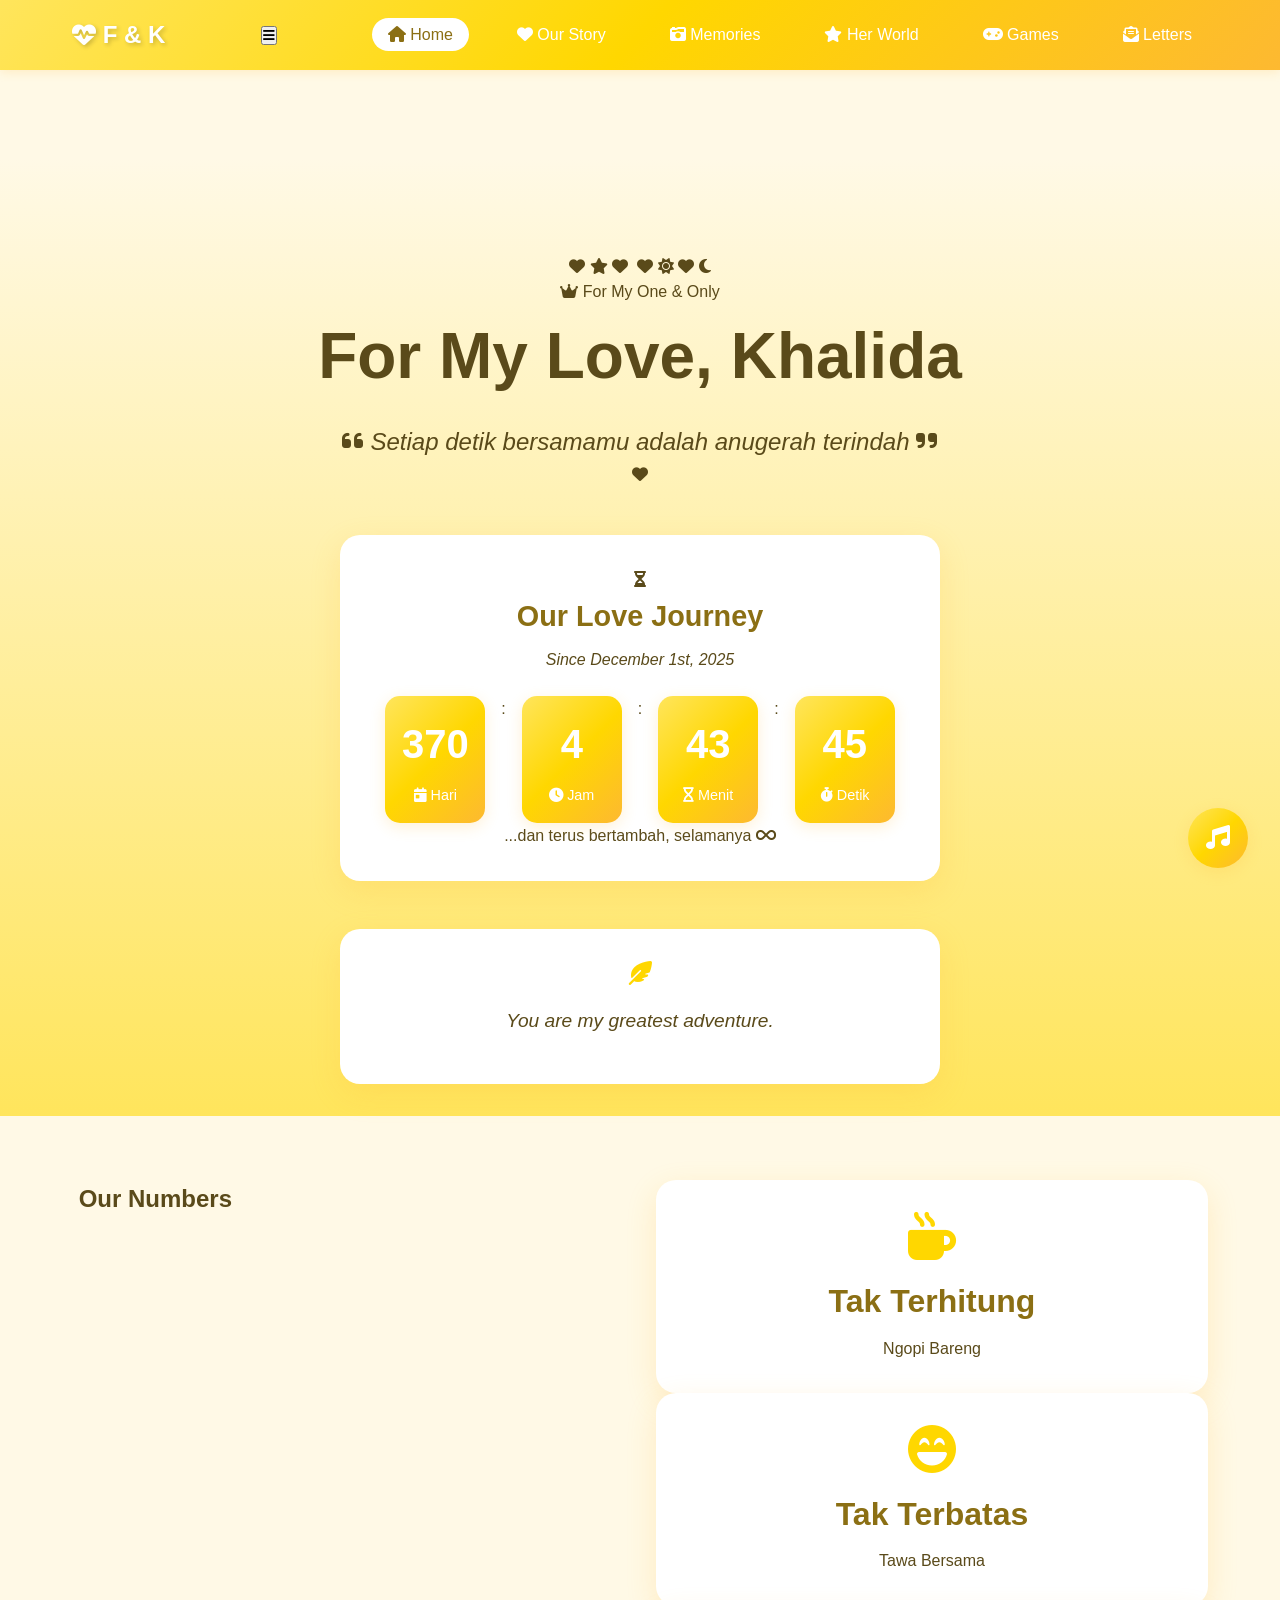
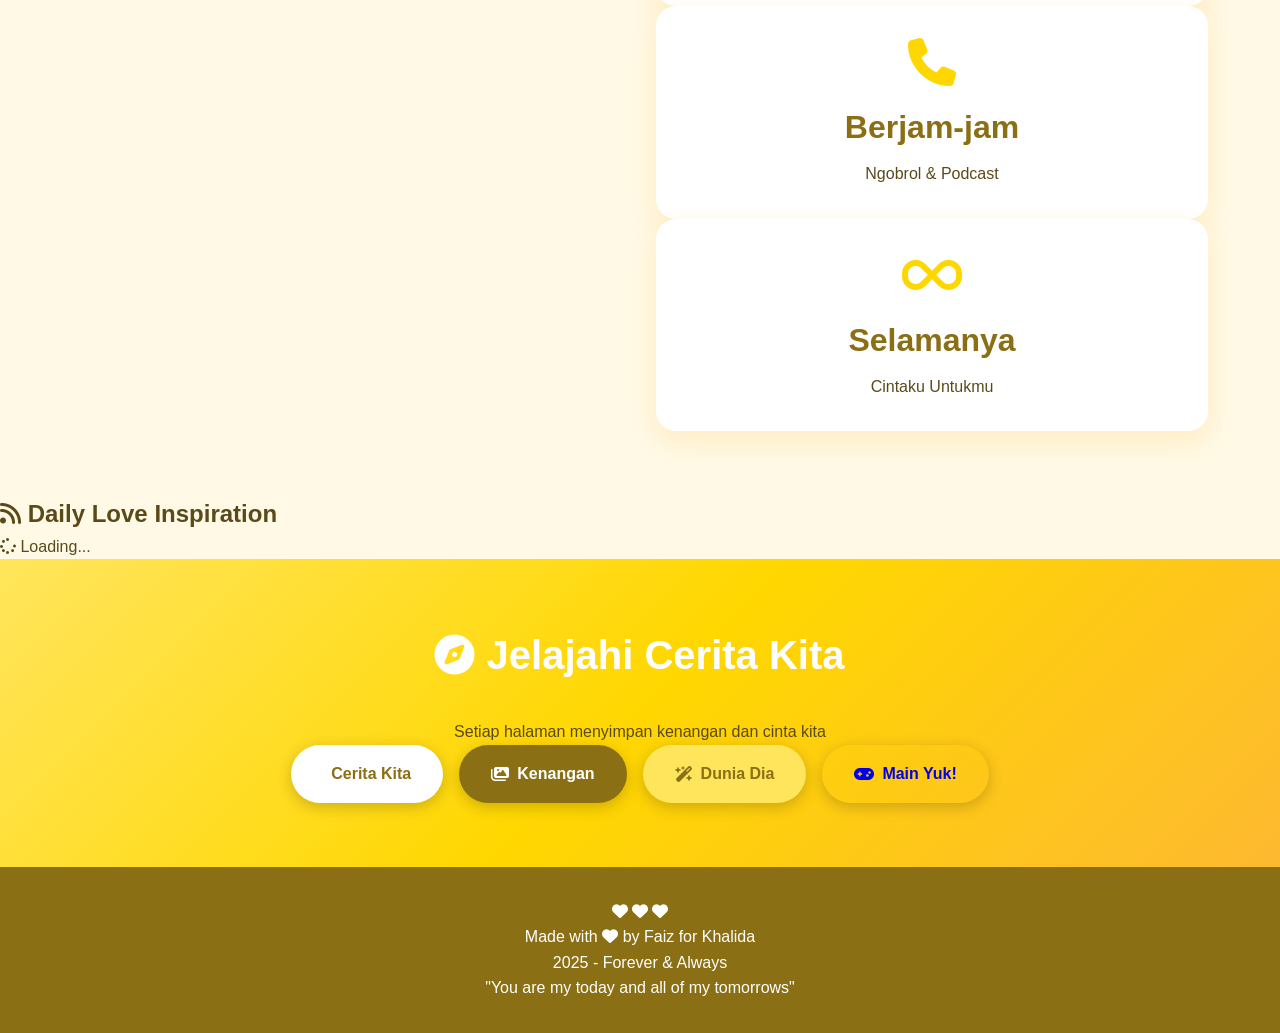
==== index.html @ fc1501d6 "Refine & enhance romantic website with yellow palette, particles, RSS, interactive features" ====
<!DOCTYPE html>
<html lang="id">
<head>
    <meta charset="UTF-8">
    <meta name="viewport" content="width=device-width, initial-scale=1.0">
    <title>For My Love, Khalida</title>
    <link rel="stylesheet" href="style.css">
    <link rel="stylesheet" href="https://cdnjs.cloudflare.com/ajax/libs/font-awesome/6.5.0/css/all.min.css">
    <link rel="preconnect" href="https://fonts.googleapis.com">
    <link href="https://fonts.googleapis.com/css2?family=Dancing+Script:wght@400;700&family=Poppins:wght@300;400;500;600;700&family=Quicksand:wght@300;400;500;600;700&display=swap" rel="stylesheet">
</head>
<body>
    <!-- Particle Canvas -->
    <canvas id="particleCanvas"></canvas>

    <!-- Music Control -->
    <audio id="bgMusic" loop>
        <source src="https://www.soundhelix.com/examples/mp3/SoundHelix-Song-2.mp3" type="audio/mpeg">
    </audio>
    <button class="music-control" id="musicToggle" title="Play Music">
        <i class="fas fa-music"></i>
    </button>

    <!-- Navigation -->
    <nav class="navbar">
        <div class="nav-container">
            <div class="logo"><i class="fas fa-heart-pulse"></i> F & K</div>
            <button class="hamburger" id="hamburger"><i class="fas fa-bars"></i></button>
            <ul class="nav-menu" id="navMenu">
                <li><a href="index.html" class="active"><i class="fas fa-home"></i> Home</a></li>
                <li><a href="about-us.html"><i class="fas fa-heart"></i> Our Story</a></li>
                <li><a href="memories.html"><i class="fas fa-camera-retro"></i> Memories</a></li>
                <li><a href="favorites.html"><i class="fas fa-star"></i> Her World</a></li>
                <li><a href="game.html"><i class="fas fa-gamepad"></i> Games</a></li>
                <li><a href="messages.html"><i class="fas fa-envelope-open-text"></i> Letters</a></li>
            </ul>
        </div>
    </nav>

    <!-- Hero Section -->
    <section class="hero" id="home">
        <div class="floating-elements">
            <span class="float-icon"><i class="fas fa-heart"></i></span>
            <span class="float-icon"><i class="fas fa-star"></i></span>
            <span class="float-icon"><i class="fas fa-heart"></i></span>
            <span class="float-icon"><i class="fas fa-sparkles"></i></span>
            <span class="float-icon"><i class="fas fa-heart"></i></span>
            <span class="float-icon"><i class="fas fa-sun"></i></span>
            <span class="float-icon"><i class="fas fa-heart"></i></span>
            <span class="float-icon"><i class="fas fa-moon"></i></span>
        </div>

        <div class="hero-content">
            <div class="hero-badge"><i class="fas fa-crown"></i> For My One & Only</div>
            <h1 class="title-animated">
                <span class="title-line">For My Love,</span>
                <span class="title-name">Khalida</span>
            </h1>
            <p class="tagline"><i class="fas fa-quote-left"></i> Setiap detik bersamamu adalah anugerah terindah <i class="fas fa-quote-right"></i></p>
            <div class="hero-photo">
                <div class="photo-frame">
                    <img src="https://drive.google.com/thumbnail?id=150mPBEB7jIT7CPTE6i-7eTW1WLU8vjHD&sz=w400" alt="Us" onerror="this.style.display='none'">
                    <div class="photo-overlay"><i class="fas fa-heart"></i></div>
                </div>
            </div>
        </div>

        <!-- Countdown Timer -->
        <div class="countdown-container">
            <div class="countdown-header">
                <i class="fas fa-hourglass-half"></i>
                <h3>Our Love Journey</h3>
                <p class="since">Since December 1st, 2025</p>
            </div>
            <div class="countdown">
                <div class="time-box">
                    <div class="time-flip">
                        <span class="time" id="days">0</span>
                    </div>
                    <span class="label"><i class="fas fa-calendar-day"></i> Hari</span>
                </div>
                <div class="time-separator">:</div>
                <div class="time-box">
                    <div class="time-flip">
                        <span class="time" id="hours">0</span>
                    </div>
                    <span class="label"><i class="fas fa-clock"></i> Jam</span>
                </div>
                <div class="time-separator">:</div>
                <div class="time-box">
                    <div class="time-flip">
                        <span class="time" id="minutes">0</span>
                    </div>
                    <span class="label"><i class="fas fa-hourglass"></i> Menit</span>
                </div>
                <div class="time-separator">:</div>
                <div class="time-box">
                    <div class="time-flip">
                        <span class="time" id="seconds">0</span>
                    </div>
                    <span class="label"><i class="fas fa-stopwatch"></i> Detik</span>
                </div>
            </div>
            <p class="countdown-note">...dan terus bertambah, selamanya <i class="fas fa-infinity"></i></p>
        </div>

        <!-- Daily Quote -->
        <div class="daily-quote">
            <div class="quote-icon"><i class="fas fa-feather-pointed"></i></div>
            <p id="quote-text">Loading love quote...</p>
            <div class="quote-author" id="quote-author"></div>
        </div>
    </section>

    <!-- Quick Stats -->
    <section class="stats">
        <div class="stats-title"><h2><i class="fas fa-chart-heart"></i> Our Numbers</h2></div>
        <div class="stats-grid">
            <div class="stat-item" data-aos="fade-up">
                <div class="stat-icon"><i class="fas fa-mug-hot"></i></div>
                <h3>Tak Terhitung</h3>
                <p>Ngopi Bareng</p>
            </div>
            <div class="stat-item" data-aos="fade-up">
                <div class="stat-icon"><i class="fas fa-face-laugh-beam"></i></div>
                <h3>Tak Terbatas</h3>
                <p>Tawa Bersama</p>
            </div>
            <div class="stat-item" data-aos="fade-up">
                <div class="stat-icon"><i class="fas fa-phone"></i></div>
                <h3>Berjam-jam</h3>
                <p>Ngobrol & Podcast</p>
            </div>
            <div class="stat-item" data-aos="fade-up">
                <div class="stat-icon"><i class="fas fa-infinity"></i></div>
                <h3>Selamanya</h3>
                <p>Cintaku Untukmu</p>
            </div>
        </div>
    </section>

    <!-- RSS Feed Section -->
    <section class="rss-section">
        <h2><i class="fas fa-rss"></i> Daily Love Inspiration</h2>
        <div class="rss-feed" id="rssFeed">
            <div class="rss-loading"><i class="fas fa-spinner fa-spin"></i> Loading...</div>
        </div>
    </section>

    <!-- CTA Section -->
    <section class="cta">
        <div class="cta-content">
            <h2><i class="fas fa-compass"></i> Jelajahi Cerita Kita</h2>
            <p>Setiap halaman menyimpan kenangan dan cinta kita</p>
            <div class="cta-buttons">
                <a href="about-us.html" class="btn btn-primary"><i class="fas fa-book-heart"></i> Cerita Kita</a>
                <a href="memories.html" class="btn btn-secondary"><i class="fas fa-images"></i> Kenangan</a>
                <a href="favorites.html" class="btn btn-accent"><i class="fas fa-wand-magic-sparkles"></i> Dunia Dia</a>
                <a href="game.html" class="btn btn-game"><i class="fas fa-gamepad"></i> Main Yuk!</a>
            </div>
        </div>
    </section>

    <!-- Footer -->
    <footer>
        <div class="footer-content">
            <div class="footer-hearts">
                <i class="fas fa-heart"></i>
                <i class="fas fa-heart"></i>
                <i class="fas fa-heart"></i>
            </div>
            <p class="footer-main">Made with <i class="fas fa-heart beating-heart"></i> by Faiz for Khalida</p>
            <p class="footer-sub">2025 - Forever & Always</p>
            <p class="footer-quote">"You are my today and all of my tomorrows"</p>
        </div>
    </footer>

    <script src="script.js"></script>
</body>
</html>
---- style.css ----
/* Color Palette - Yellow & Romantic */
:root {
    --primary: #FFD700;
    --secondary: #FDB931;
    --accent: #FFE55C;
    --dark: #8B6F14;
    --light: #FFF9E6;
    --white: #FFFFFF;
    --text: #5A4A1A;
    --shadow: rgba(253, 185, 49, 0.2);
    --gradient: linear-gradient(135deg, #FFE55C 0%, #FFD700 50%, #FDB931 100%);
}

* {
    margin: 0;
    padding: 0;
    box-sizing: border-box;
}

body {
    font-family: 'Segoe UI', Tahoma, Geneva, Verdana, sans-serif;
    background: var(--light);
    color: var(--text);
    overflow-x: hidden;
    line-height: 1.6;
}

/* Navigation */
.navbar {
    background: var(--gradient);
    padding: 1rem 0;
    position: fixed;
    width: 100%;
    top: 0;
    z-index: 1000;
    box-shadow: 0 2px 10px var(--shadow);
}

.nav-container {
    max-width: 1200px;
    margin: 0 auto;
    display: flex;
    justify-content: space-between;
    align-items: center;
    padding: 0 2rem;
}

.logo {
    font-size: 1.5rem;
    font-weight: bold;
    color: var(--white);
    text-shadow: 2px 2px 4px rgba(0,0,0,0.2);
}

.nav-menu {
    display: flex;
    list-style: none;
    gap: 2rem;
}

.nav-menu a {
    color: var(--white);
    text-decoration: none;
    font-weight: 500;
    transition: all 0.3s;
    padding: 0.5rem 1rem;
    border-radius: 20px;
}

.nav-menu a:hover,
.nav-menu a.active {
    background: var(--white);
    color: var(--dark);
    transform: translateY(-2px);
}

/* Music Control */
.music-control {
    position: fixed;
    bottom: 2rem;
    right: 2rem;
    width: 60px;
    height: 60px;
    border-radius: 50%;
    background: var(--gradient);
    border: none;
    color: var(--white);
    font-size: 1.5rem;
    cursor: pointer;
    box-shadow: 0 4px 15px var(--shadow);
    transition: all 0.3s;
    z-index: 999;
}

.music-control:hover {
    transform: scale(1.1) rotate(10deg);
}

/* Hero Section */
.hero {
    min-height: 100vh;
    display: flex;
    flex-direction: column;
    justify-content: center;
    align-items: center;
    text-align: center;
    padding: 6rem 2rem 2rem;
    position: relative;
    background: linear-gradient(180deg, var(--light) 0%, var(--accent) 100%);
}

.floating-hearts {
    position: absolute;
    width: 100%;
    height: 100%;
    overflow: hidden;
    top: 0;
    left: 0;
}

.floating-hearts i {
    position: absolute;
    font-size: 2rem;
    color: var(--primary);
    opacity: 0.3;
    animation: float 10s infinite;
}

.floating-hearts i:nth-child(1) { left: 10%; animation-delay: 0s; }
.floating-hearts i:nth-child(2) { left: 30%; animation-delay: 2s; }
.floating-hearts i:nth-child(3) { left: 50%; animation-delay: 4s; }
.floating-hearts i:nth-child(4) { left: 70%; animation-delay: 6s; }
.floating-hearts i:nth-child(5) { left: 90%; animation-delay: 8s; }

@keyframes float {
    0% {
        transform: translateY(100vh) rotate(0deg);
        opacity: 0;
    }
    50% {
        opacity: 0.3;
    }
    100% {
        transform: translateY(-100px) rotate(360deg);
        opacity: 0;
    }
}

.hero-content {
    z-index: 10;
}

.title-animated {
    font-size: 4rem;
    font-weight: bold;
    margin-bottom: 1rem;
    display: inline-block;
}

.letter {
    display: inline-block;
    animation: bounce 1s infinite;
}

.letter:nth-child(1) { animation-delay: 0.1s; color: #FFD700; }
.letter:nth-child(2) { animation-delay: 0.2s; color: #FDB931; }
.letter:nth-child(3) { animation-delay: 0.3s; color: #FFE55C; }
.letter:nth-child(4) { animation-delay: 0.4s; color: #FFD700; }
.letter:nth-child(5) { animation-delay: 0.5s; color: #FDB931; }
.letter:nth-child(6) { animation-delay: 0.6s; color: #FFE55C; }
.letter:nth-child(7) { animation-delay: 0.7s; color: #FFD700; }
.letter:nth-child(8) { animation-delay: 0.8s; color: #FDB931; }
.letter:nth-child(9) { animation-delay: 0.9s; color: #FFE55C; }

@keyframes bounce {
    0%, 100% { transform: translateY(0); }
    50% { transform: translateY(-10px); }
}

.subtitle {
    font-size: 3rem;
    color: var(--dark);
    margin-bottom: 1rem;
    text-shadow: 2px 2px 4px rgba(0,0,0,0.1);
}

.tagline {
    font-size: 1.5rem;
    color: var(--text);
    font-style: italic;
}

/* Countdown */
.countdown-container {
    background: var(--white);
    padding: 2rem;
    border-radius: 20px;
    margin: 3rem 0;
    box-shadow: 0 10px 30px var(--shadow);
    max-width: 600px;
    width: 100%;
}

.countdown-container h3 {
    color: var(--dark);
    margin-bottom: 0.5rem;
    font-size: 1.8rem;
}

.since {
    color: var(--text);
    margin-bottom: 1.5rem;
    font-style: italic;
}

.countdown {
    display: flex;
    gap: 1rem;
    justify-content: center;
    flex-wrap: wrap;
}

.time-box {
    background: var(--gradient);
    padding: 1rem;
    border-radius: 15px;
    min-width: 100px;
    box-shadow: 0 4px 15px var(--shadow);
    transform-style: preserve-3d;
    transition: transform 0.3s;
}

.time-box:hover {
    transform: rotateY(10deg) scale(1.05);
}

.time {
    display: block;
    font-size: 2.5rem;
    font-weight: bold;
    color: var(--white);
}

.label {
    display: block;
    font-size: 0.9rem;
    color: var(--white);
    margin-top: 0.5rem;
}

/* Daily Quote */
.daily-quote {
    background: var(--white);
    padding: 2rem;
    border-radius: 20px;
    max-width: 600px;
    width: 100%;
    box-shadow: 0 10px 30px var(--shadow);
    position: relative;
}

.daily-quote i {
    color: var(--primary);
    font-size: 1.5rem;
}

.daily-quote p {
    font-size: 1.2rem;
    color: var(--text);
    margin: 1rem 0;
    font-style: italic;
}

/* Stats */
.stats {
    display: grid;
    grid-template-columns: repeat(auto-fit, minmax(250px, 1fr));
    gap: 2rem;
    padding: 4rem 2rem;
    max-width: 1200px;
    margin: 0 auto;
}

.stat-item {
    background: var(--white);
    padding: 2rem;
    border-radius: 20px;
    text-align: center;
    box-shadow: 0 10px 30px var(--shadow);
    transition: all 0.3s;
}

.stat-item:hover {
    transform: translateY(-10px);
    box-shadow: 0 15px 40px var(--shadow);
}

.stat-item i {
    font-size: 3rem;
    color: var(--primary);
    margin-bottom: 1rem;
}

.stat-item h3 {
    font-size: 2rem;
    color: var(--dark);
    margin-bottom: 0.5rem;
}

/* CTA */
.cta {
    text-align: center;
    padding: 4rem 2rem;
    background: var(--gradient);
}

.cta h2 {
    color: var(--white);
    font-size: 2.5rem;
    margin-bottom: 2rem;
}

.cta-buttons {
    display: flex;
    gap: 1rem;
    justify-content: center;
    flex-wrap: wrap;
}

.btn {
    padding: 1rem 2rem;
    border-radius: 30px;
    text-decoration: none;
    font-weight: bold;
    transition: all 0.3s;
    display: inline-flex;
    align-items: center;
    gap: 0.5rem;
    box-shadow: 0 4px 15px rgba(0,0,0,0.2);
}

.btn-primary {
    background: var(--white);
    color: var(--dark);
}

.btn-secondary {
    background: var(--dark);
    color: var(--white);
}

.btn-accent {
    background: var(--accent);
    color: var(--dark);
}

.btn:hover {
    transform: translateY(-3px);
    box-shadow: 0 6px 20px rgba(0,0,0,0.3);
}

/* Footer */
footer {
    background: var(--dark);
    color: var(--white);
    text-align: center;
    padding: 2rem;
}

/* Responsive */
@media (max-width: 768px) {
    .nav-menu {
        flex-direction: column;
        gap: 0.5rem;
    }
    
    .title-animated {
        font-size: 2.5rem;
    }
    
    .subtitle {
        font-size: 2rem;
    }
    
    .countdown {
        gap: 0.5rem;
    }
    
    .time-box {
        min-width: 80px;
    }
}
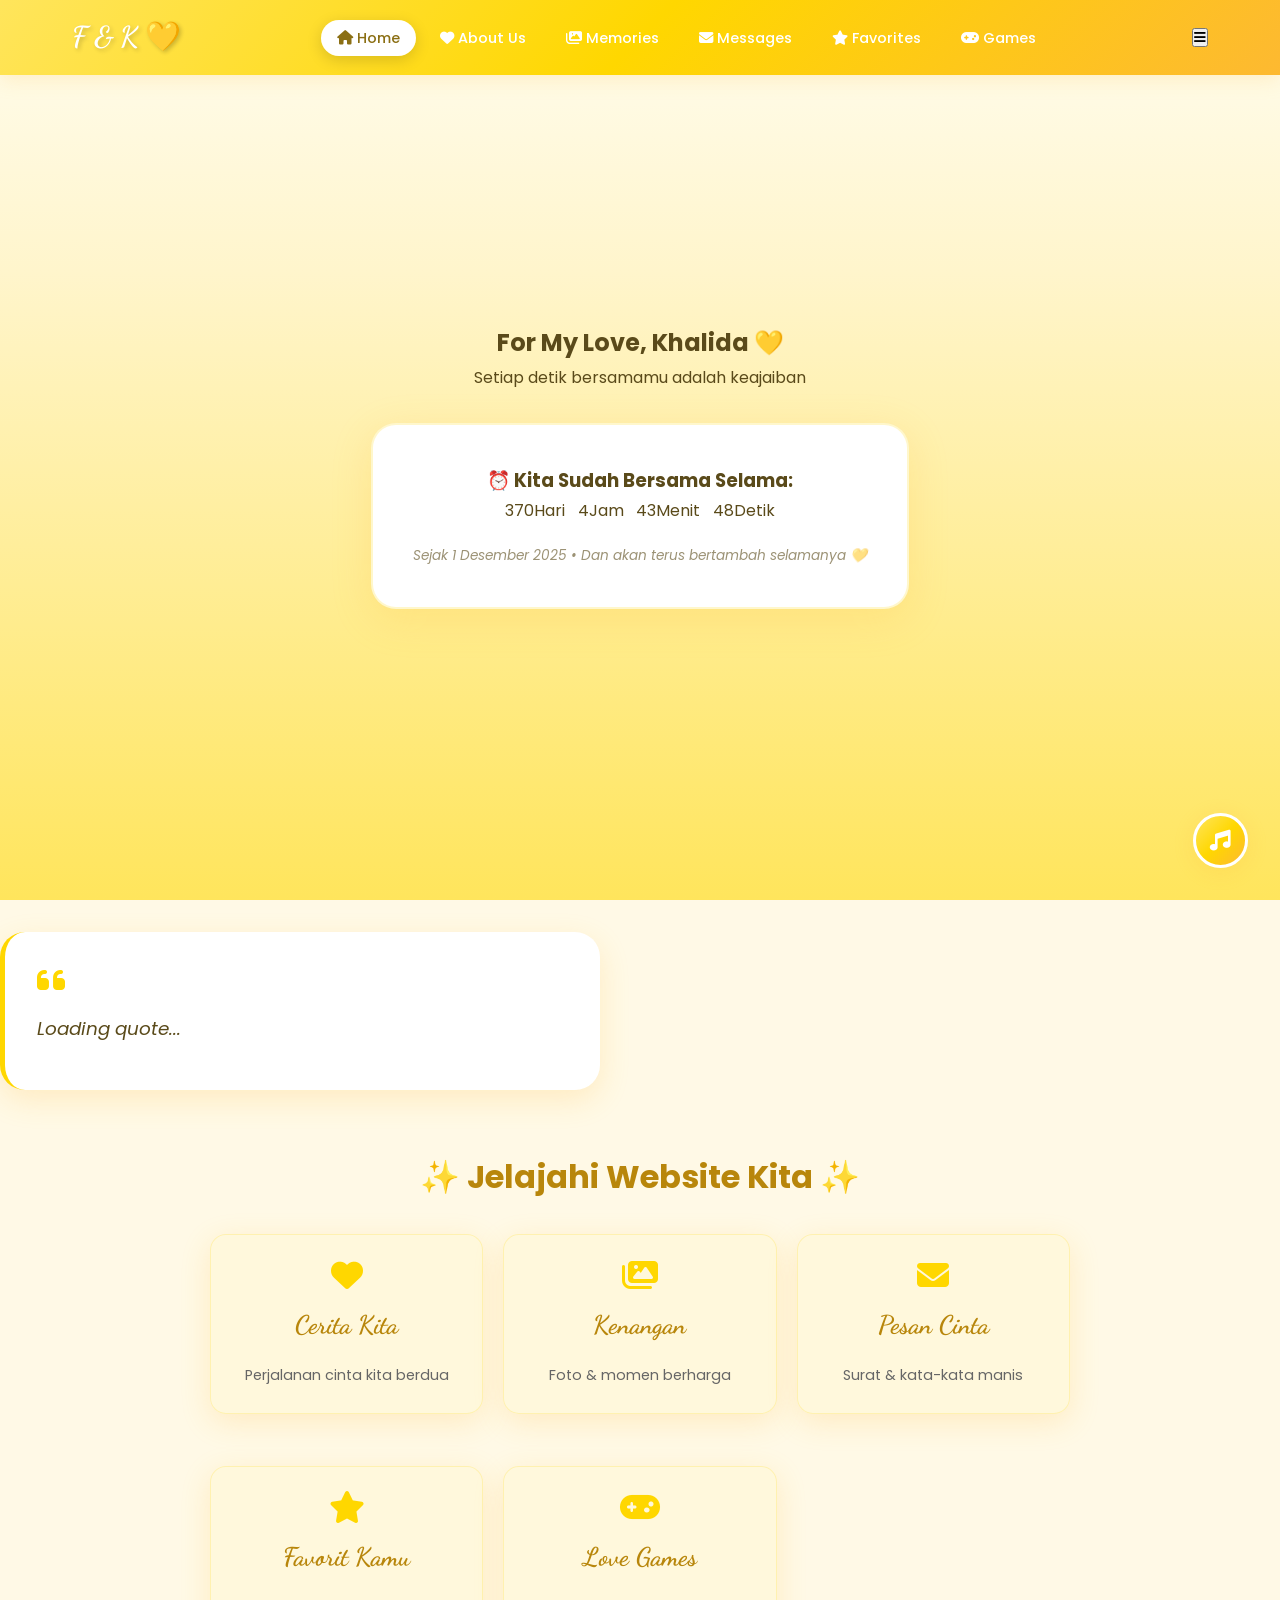
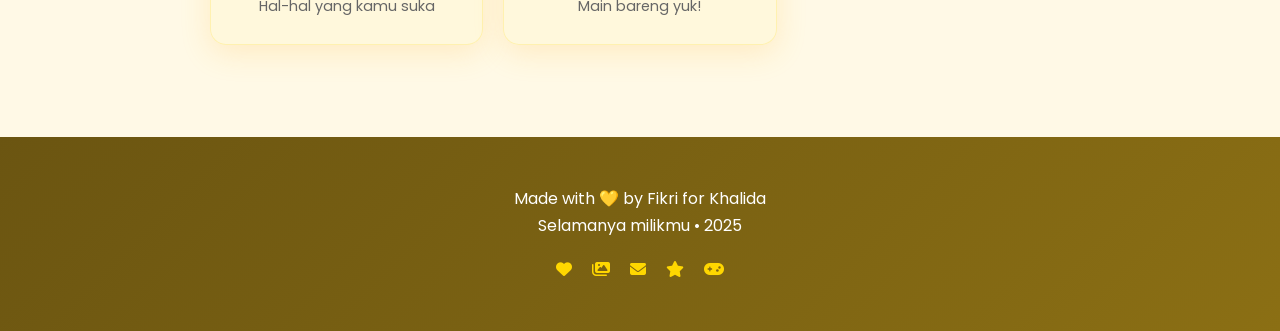
==== commit 27898381: "Refine & enhance: romantic yellow palette, interactive games, countdown, daily quotes, unique pages" ====
--- a/index.html
+++ b/index.html
@@ -3,178 +3,118 @@
 <head>
     <meta charset="UTF-8">
     <meta name="viewport" content="width=device-width, initial-scale=1.0">
-    <title>For My Love, Khalida</title>
+    <title>For My Love, Khalida 💛</title>
     <link rel="stylesheet" href="style.css">
-    <link rel="stylesheet" href="https://cdnjs.cloudflare.com/ajax/libs/font-awesome/6.5.0/css/all.min.css">
+    <link rel="stylesheet" href="https://cdnjs.cloudflare.com/ajax/libs/font-awesome/6.4.0/css/all.min.css">
     <link rel="preconnect" href="https://fonts.googleapis.com">
-    <link href="https://fonts.googleapis.com/css2?family=Dancing+Script:wght@400;700&family=Poppins:wght@300;400;500;600;700&family=Quicksand:wght@300;400;500;600;700&display=swap" rel="stylesheet">
+    <link href="https://fonts.googleapis.com/css2?family=Dancing+Script:wght@400;700&family=Poppins:wght@300;400;600&display=swap" rel="stylesheet">
 </head>
 <body>
-    <!-- Particle Canvas -->
     <canvas id="particleCanvas"></canvas>
 
-    <!-- Music Control -->
     <audio id="bgMusic" loop>
-        <source src="https://www.soundhelix.com/examples/mp3/SoundHelix-Song-2.mp3" type="audio/mpeg">
+        <source src="https://www.bensound.com/bensound-music/bensound-love.mp3" type="audio/mpeg">
     </audio>
-    <button class="music-control" id="musicToggle" title="Play Music">
-        <i class="fas fa-music"></i>
-    </button>
+    <button class="music-control" id="musicToggle"><i class="fas fa-music"></i></button>
 
-    <!-- Navigation -->
     <nav class="navbar">
         <div class="nav-container">
-            <div class="logo"><i class="fas fa-heart-pulse"></i> F & K</div>
-            <button class="hamburger" id="hamburger"><i class="fas fa-bars"></i></button>
-            <ul class="nav-menu" id="navMenu">
+            <div class="logo">F & K 💛</div>
+            <ul class="nav-menu">
                 <li><a href="index.html" class="active"><i class="fas fa-home"></i> Home</a></li>
-                <li><a href="about-us.html"><i class="fas fa-heart"></i> Our Story</a></li>
-                <li><a href="memories.html"><i class="fas fa-camera-retro"></i> Memories</a></li>
-                <li><a href="favorites.html"><i class="fas fa-star"></i> Her World</a></li>
+                <li><a href="about-us.html"><i class="fas fa-heart"></i> About Us</a></li>
+                <li><a href="memories.html"><i class="fas fa-images"></i> Memories</a></li>
+                <li><a href="messages.html"><i class="fas fa-envelope"></i> Messages</a></li>
+                <li><a href="favorites.html"><i class="fas fa-star"></i> Favorites</a></li>
                 <li><a href="game.html"><i class="fas fa-gamepad"></i> Games</a></li>
-                <li><a href="messages.html"><i class="fas fa-envelope-open-text"></i> Letters</a></li>
             </ul>
+            <button class="menu-toggle" id="menuToggle"><i class="fas fa-bars"></i></button>
         </div>
     </nav>
 
     <!-- Hero Section -->
-    <section class="hero" id="home">
-        <div class="floating-elements">
-            <span class="float-icon"><i class="fas fa-heart"></i></span>
-            <span class="float-icon"><i class="fas fa-star"></i></span>
-            <span class="float-icon"><i class="fas fa-heart"></i></span>
-            <span class="float-icon"><i class="fas fa-sparkles"></i></span>
-            <span class="float-icon"><i class="fas fa-heart"></i></span>
-            <span class="float-icon"><i class="fas fa-sun"></i></span>
-            <span class="float-icon"><i class="fas fa-heart"></i></span>
-            <span class="float-icon"><i class="fas fa-moon"></i></span>
-        </div>
-
+    <section class="hero">
         <div class="hero-content">
-            <div class="hero-badge"><i class="fas fa-crown"></i> For My One & Only</div>
-            <h1 class="title-animated">
-                <span class="title-line">For My Love,</span>
-                <span class="title-name">Khalida</span>
-            </h1>
-            <p class="tagline"><i class="fas fa-quote-left"></i> Setiap detik bersamamu adalah anugerah terindah <i class="fas fa-quote-right"></i></p>
-            <div class="hero-photo">
-                <div class="photo-frame">
-                    <img src="https://drive.google.com/thumbnail?id=150mPBEB7jIT7CPTE6i-7eTW1WLU8vjHD&sz=w400" alt="Us" onerror="this.style.display='none'">
-                    <div class="photo-overlay"><i class="fas fa-heart"></i></div>
+            <h1 class="hero-title">For My Love, Khalida 💛</h1>
+            <p class="hero-subtitle">Setiap detik bersamamu adalah keajaiban</p>
+            <div class="countdown-container">
+                <h3>⏰ Kita Sudah Bersama Selama:</h3>
+                <div class="countdown" id="countdown">
+                    <div class="countdown-item"><span id="days">0</span><label>Hari</label></div>
+                    <div class="countdown-item"><span id="hours">0</span><label>Jam</label></div>
+                    <div class="countdown-item"><span id="minutes">0</span><label>Menit</label></div>
+                    <div class="countdown-item"><span id="seconds">0</span><label>Detik</label></div>
                 </div>
-            </div>
-        </div>
-
-        <!-- Countdown Timer -->
-        <div class="countdown-container">
-            <div class="countdown-header">
-                <i class="fas fa-hourglass-half"></i>
-                <h3>Our Love Journey</h3>
-                <p class="since">Since December 1st, 2025</p>
-            </div>
-            <div class="countdown">
-                <div class="time-box">
-                    <div class="time-flip">
-                        <span class="time" id="days">0</span>
-                    </div>
-                    <span class="label"><i class="fas fa-calendar-day"></i> Hari</span>
-                </div>
-                <div class="time-separator">:</div>
-                <div class="time-box">
-                    <div class="time-flip">
-                        <span class="time" id="hours">0</span>
-                    </div>
-                    <span class="label"><i class="fas fa-clock"></i> Jam</span>
-                </div>
-                <div class="time-separator">:</div>
-                <div class="time-box">
-                    <div class="time-flip">
-                        <span class="time" id="minutes">0</span>
-                    </div>
-                    <span class="label"><i class="fas fa-hourglass"></i> Menit</span>
-                </div>
-                <div class="time-separator">:</div>
-                <div class="time-box">
-                    <div class="time-flip">
-                        <span class="time" id="seconds">0</span>
-                    </div>
-                    <span class="label"><i class="fas fa-stopwatch"></i> Detik</span>
-                </div>
-            </div>
-            <p class="countdown-note">...dan terus bertambah, selamanya <i class="fas fa-infinity"></i></p>
-        </div>
-
-        <!-- Daily Quote -->
-        <div class="daily-quote">
-            <div class="quote-icon"><i class="fas fa-feather-pointed"></i></div>
-            <p id="quote-text">Loading love quote...</p>
-            <div class="quote-author" id="quote-author"></div>
-        </div>
-    </section>
-
-    <!-- Quick Stats -->
-    <section class="stats">
-        <div class="stats-title"><h2><i class="fas fa-chart-heart"></i> Our Numbers</h2></div>
-        <div class="stats-grid">
-            <div class="stat-item" data-aos="fade-up">
-                <div class="stat-icon"><i class="fas fa-mug-hot"></i></div>
-                <h3>Tak Terhitung</h3>
-                <p>Ngopi Bareng</p>
-            </div>
-            <div class="stat-item" data-aos="fade-up">
-                <div class="stat-icon"><i class="fas fa-face-laugh-beam"></i></div>
-                <h3>Tak Terbatas</h3>
-                <p>Tawa Bersama</p>
-            </div>
-            <div class="stat-item" data-aos="fade-up">
-                <div class="stat-icon"><i class="fas fa-phone"></i></div>
-                <h3>Berjam-jam</h3>
-                <p>Ngobrol & Podcast</p>
-            </div>
-            <div class="stat-item" data-aos="fade-up">
-                <div class="stat-icon"><i class="fas fa-infinity"></i></div>
-                <h3>Selamanya</h3>
-                <p>Cintaku Untukmu</p>
+                <p class="countdown-note">Sejak 1 Desember 2025 • Dan akan terus bertambah selamanya 💛</p>
             </div>
         </div>
     </section>
 
-    <!-- RSS Feed Section -->
-    <section class="rss-section">
-        <h2><i class="fas fa-rss"></i> Daily Love Inspiration</h2>
-        <div class="rss-feed" id="rssFeed">
-            <div class="rss-loading"><i class="fas fa-spinner fa-spin"></i> Loading...</div>
+    <!-- Daily Quote -->
+    <section class="daily-quote">
+        <div class="quote-card">
+            <i class="fas fa-quote-left" style="font-size:2em; color:#FFD700; margin-bottom:16px;"></i>
+            <p id="dailyQuote" class="quote-text">Loading quote...</p>
+            <p id="quoteAuthor" class="quote-author"></p>
         </div>
     </section>
 
-    <!-- CTA Section -->
-    <section class="cta">
-        <div class="cta-content">
-            <h2><i class="fas fa-compass"></i> Jelajahi Cerita Kita</h2>
-            <p>Setiap halaman menyimpan kenangan dan cinta kita</p>
-            <div class="cta-buttons">
-                <a href="about-us.html" class="btn btn-primary"><i class="fas fa-book-heart"></i> Cerita Kita</a>
-                <a href="memories.html" class="btn btn-secondary"><i class="fas fa-images"></i> Kenangan</a>
-                <a href="favorites.html" class="btn btn-accent"><i class="fas fa-wand-magic-sparkles"></i> Dunia Dia</a>
-                <a href="game.html" class="btn btn-game"><i class="fas fa-gamepad"></i> Main Yuk!</a>
-            </div>
+    <!-- Explore Section -->
+    <section class="explore-section" style="max-width:900px; margin:0 auto; padding:60px 20px;">
+        <h2 style="text-align:center; color:#B8860B; font-size:2em; margin-bottom:30px;">✨ Jelajahi Website Kita ✨</h2>
+        <div style="display:grid; grid-template-columns:repeat(auto-fit, minmax(250px, 1fr)); gap:20px;">
+            <a href="about-us.html" style="text-decoration:none;">
+                <div class="card" style="background:rgba(255,248,220,0.95); border-radius:16px; padding:24px; text-align:center; border:1px solid rgba(255,215,0,0.2); transition:transform 0.3s;">
+                    <i class="fas fa-heart" style="font-size:2em; color:#FFD700; margin-bottom:12px;"></i>
+                    <h3 style="color:#B8860B;">Cerita Kita</h3>
+                    <p style="color:#666; font-size:0.9em;">Perjalanan cinta kita berdua</p>
+                </div>
+            </a>
+            <a href="memories.html" style="text-decoration:none;">
+                <div class="card" style="background:rgba(255,248,220,0.95); border-radius:16px; padding:24px; text-align:center; border:1px solid rgba(255,215,0,0.2); transition:transform 0.3s;">
+                    <i class="fas fa-images" style="font-size:2em; color:#FFD700; margin-bottom:12px;"></i>
+                    <h3 style="color:#B8860B;">Kenangan</h3>
+                    <p style="color:#666; font-size:0.9em;">Foto & momen berharga</p>
+                </div>
+            </a>
+            <a href="messages.html" style="text-decoration:none;">
+                <div class="card" style="background:rgba(255,248,220,0.95); border-radius:16px; padding:24px; text-align:center; border:1px solid rgba(255,215,0,0.2); transition:transform 0.3s;">
+                    <i class="fas fa-envelope" style="font-size:2em; color:#FFD700; margin-bottom:12px;"></i>
+                    <h3 style="color:#B8860B;">Pesan Cinta</h3>
+                    <p style="color:#666; font-size:0.9em;">Surat & kata-kata manis</p>
+                </div>
+            </a>
+            <a href="favorites.html" style="text-decoration:none;">
+                <div class="card" style="background:rgba(255,248,220,0.95); border-radius:16px; padding:24px; text-align:center; border:1px solid rgba(255,215,0,0.2); transition:transform 0.3s;">
+                    <i class="fas fa-star" style="font-size:2em; color:#FFD700; margin-bottom:12px;"></i>
+                    <h3 style="color:#B8860B;">Favorit Kamu</h3>
+                    <p style="color:#666; font-size:0.9em;">Hal-hal yang kamu suka</p>
+                </div>
+            </a>
+            <a href="game.html" style="text-decoration:none;">
+                <div class="card" style="background:rgba(255,248,220,0.95); border-radius:16px; padding:24px; text-align:center; border:1px solid rgba(255,215,0,0.2); transition:transform 0.3s;">
+                    <i class="fas fa-gamepad" style="font-size:2em; color:#FFD700; margin-bottom:12px;"></i>
+                    <h3 style="color:#B8860B;">Love Games</h3>
+                    <p style="color:#666; font-size:0.9em;">Main bareng yuk!</p>
+                </div>
+            </a>
         </div>
     </section>
 
-    <!-- Footer -->
-    <footer>
+    <footer class="footer">
         <div class="footer-content">
-            <div class="footer-hearts">
-                <i class="fas fa-heart"></i>
-                <i class="fas fa-heart"></i>
-                <i class="fas fa-heart"></i>
+            <p>Made with 💛 by Fikri for Khalida</p>
+            <p>Selamanya milikmu • 2025</p>
+            <div style="margin-top:16px;">
+                <a href="about-us.html" style="color:#FFD700; margin:0 8px;"><i class="fas fa-heart"></i></a>
+                <a href="memories.html" style="color:#FFD700; margin:0 8px;"><i class="fas fa-images"></i></a>
+                <a href="messages.html" style="color:#FFD700; margin:0 8px;"><i class="fas fa-envelope"></i></a>
+                <a href="favorites.html" style="color:#FFD700; margin:0 8px;"><i class="fas fa-star"></i></a>
+                <a href="game.html" style="color:#FFD700; margin:0 8px;"><i class="fas fa-gamepad"></i></a>
             </div>
-            <p class="footer-main">Made with <i class="fas fa-heart beating-heart"></i> by Faiz for Khalida</p>
-            <p class="footer-sub">2025 - Forever & Always</p>
-            <p class="footer-quote">"You are my today and all of my tomorrows"</p>
         </div>
     </footer>
 
     <script src="script.js"></script>
 </body>
-</html>
+</html>
--- a/style.css
+++ b/style.css
@@ -1,4 +1,4 @@
-/* Color Palette - Yellow & Romantic */
+/* ===== COLOR PALETTE - Yellow Romantic ===== */
 :root {
     --primary: #FFD700;
     --secondary: #FDB931;
@@ -9,33 +9,41 @@
     --text: #5A4A1A;
     --shadow: rgba(253, 185, 49, 0.2);
     --gradient: linear-gradient(135deg, #FFE55C 0%, #FFD700 50%, #FDB931 100%);
-}
-
-* {
-    margin: 0;
-    padding: 0;
-    box-sizing: border-box;
-}
+    --glass: rgba(255, 255, 255, 0.15);
+    --rose: #FFB6C1;
+    --peach: #FFDAB9;
+}
+
+* { margin: 0; padding: 0; box-sizing: border-box; }
 
 body {
-    font-family: 'Segoe UI', Tahoma, Geneva, Verdana, sans-serif;
+    font-family: 'Quicksand', 'Poppins', sans-serif;
     background: var(--light);
     color: var(--text);
     overflow-x: hidden;
-    line-height: 1.6;
-}
-
-/* Navigation */
+    line-height: 1.7;
+}
+
+/* ===== PARTICLE CANVAS ===== */
+#particleCanvas {
+    position: fixed;
+    top: 0; left: 0;
+    width: 100%; height: 100%;
+    z-index: 0;
+    pointer-events: none;
+}
+
+/* ===== NAVBAR ===== */
 .navbar {
     background: var(--gradient);
-    padding: 1rem 0;
+    padding: 0.8rem 0;
     position: fixed;
     width: 100%;
     top: 0;
     z-index: 1000;
-    box-shadow: 0 2px 10px var(--shadow);
-}
-
+    box-shadow: 0 4px 20px var(--shadow);
+    backdrop-filter: blur(10px);
+}
 .nav-container {
     max-width: 1200px;
     margin: 0 auto;
@@ -44,59 +52,67 @@
     align-items: center;
     padding: 0 2rem;
 }
-
 .logo {
+    font-family: 'Dancing Script', cursive;
+    font-size: 1.8rem;
+    font-weight: 700;
+    color: var(--white);
+    text-shadow: 2px 2px 4px rgba(0,0,0,0.2);
+}
+.hamburger {
+    display: none;
+    background: none;
+    border: none;
+    color: var(--white);
     font-size: 1.5rem;
-    font-weight: bold;
-    color: var(--white);
-    text-shadow: 2px 2px 4px rgba(0,0,0,0.2);
-}
-
+    cursor: pointer;
+}
 .nav-menu {
     display: flex;
     list-style: none;
-    gap: 2rem;
-}
-
+    gap: 0.5rem;
+}
 .nav-menu a {
     color: var(--white);
     text-decoration: none;
     font-weight: 500;
+    font-size: 0.9rem;
     transition: all 0.3s;
     padding: 0.5rem 1rem;
-    border-radius: 20px;
-}
-
-.nav-menu a:hover,
-.nav-menu a.active {
+    border-radius: 25px;
+}
+.nav-menu a:hover, .nav-menu a.active {
     background: var(--white);
     color: var(--dark);
     transform: translateY(-2px);
-}
-
-/* Music Control */
+    box-shadow: 0 4px 15px rgba(0,0,0,0.15);
+}
+
+/* ===== MUSIC CONTROL ===== */
 .music-control {
     position: fixed;
     bottom: 2rem;
     right: 2rem;
-    width: 60px;
-    height: 60px;
+    width: 55px;
+    height: 55px;
     border-radius: 50%;
     background: var(--gradient);
-    border: none;
-    color: var(--white);
-    font-size: 1.5rem;
+    border: 3px solid var(--white);
+    color: var(--white);
+    font-size: 1.3rem;
     cursor: pointer;
-    box-shadow: 0 4px 15px var(--shadow);
+    box-shadow: 0 4px 20px var(--shadow);
     transition: all 0.3s;
     z-index: 999;
-}
-
-.music-control:hover {
-    transform: scale(1.1) rotate(10deg);
-}
-
-/* Hero Section */
+    animation: pulse 2s infinite;
+}
+.music-control:hover { transform: scale(1.15) rotate(15deg); }
+@keyframes pulse {
+    0%, 100% { box-shadow: 0 0 0 0 rgba(253,185,49,0.4); }
+    50% { box-shadow: 0 0 0 15px rgba(253,185,49,0); }
+}
+
+/* ===== HERO SECTION ===== */
 .hero {
     min-height: 100vh;
     display: flex;
@@ -104,289 +120,578 @@
     justify-content: center;
     align-items: center;
     text-align: center;
-    padding: 6rem 2rem 2rem;
-    position: relative;
-    background: linear-gradient(180deg, var(--light) 0%, var(--accent) 100%);
-}
-
-.floating-hearts {
+    padding: 7rem 2rem 3rem;
+    position: relative;
+    background: linear-gradient(180deg, #FFFDF0 0%, #FFF5CC 30%, var(--accent) 100%);
+    z-index: 1;
+}
+.floating-elements {
     position: absolute;
-    width: 100%;
-    height: 100%;
+    width: 100%; height: 100%;
+    top: 0; left: 0;
     overflow: hidden;
-    top: 0;
-    left: 0;
-}
-
-.floating-hearts i {
+    z-index: 0;
+}
+.float-icon {
     position: absolute;
-    font-size: 2rem;
+    font-size: 1.5rem;
     color: var(--primary);
-    opacity: 0.3;
-    animation: float 10s infinite;
-}
-
-.floating-hearts i:nth-child(1) { left: 10%; animation-delay: 0s; }
-.floating-hearts i:nth-child(2) { left: 30%; animation-delay: 2s; }
-.floating-hearts i:nth-child(3) { left: 50%; animation-delay: 4s; }
-.floating-hearts i:nth-child(4) { left: 70%; animation-delay: 6s; }
-.floating-hearts i:nth-child(5) { left: 90%; animation-delay: 8s; }
-
-@keyframes float {
-    0% {
-        transform: translateY(100vh) rotate(0deg);
-        opacity: 0;
-    }
-    50% {
-        opacity: 0.3;
-    }
-    100% {
-        transform: translateY(-100px) rotate(360deg);
-        opacity: 0;
-    }
-}
-
-.hero-content {
-    z-index: 10;
-}
-
-.title-animated {
-    font-size: 4rem;
-    font-weight: bold;
-    margin-bottom: 1rem;
+    opacity: 0.2;
+    animation: floatUp 12s infinite;
+}
+.float-icon:nth-child(1) { left: 5%; animation-delay: 0s; font-size: 1.2rem; }
+.float-icon:nth-child(2) { left: 15%; animation-delay: 1.5s; font-size: 1rem; }
+.float-icon:nth-child(3) { left: 30%; animation-delay: 3s; }
+.float-icon:nth-child(4) { left: 45%; animation-delay: 4.5s; font-size: 1.8rem; }
+.float-icon:nth-child(5) { left: 60%; animation-delay: 6s; }
+.float-icon:nth-child(6) { left: 72%; animation-delay: 7.5s; font-size: 1rem; }
+.float-icon:nth-child(7) { left: 85%; animation-delay: 9s; }
+.float-icon:nth-child(8) { left: 95%; animation-delay: 10.5s; font-size: 1.3rem; }
+@keyframes floatUp {
+    0% { transform: translateY(100vh) rotate(0); opacity: 0; }
+    20% { opacity: 0.25; }
+    100% { transform: translateY(-100px) rotate(360deg); opacity: 0; }
+}
+
+/* Hero Content */
+.hero-content { z-index: 10; position: relative; }
+.hero-badge {
     display: inline-block;
-}
-
-.letter {
-    display: inline-block;
-    animation: bounce 1s infinite;
-}
-
-.letter:nth-child(1) { animation-delay: 0.1s; color: #FFD700; }
-.letter:nth-child(2) { animation-delay: 0.2s; color: #FDB931; }
-.letter:nth-child(3) { animation-delay: 0.3s; color: #FFE55C; }
-.letter:nth-child(4) { animation-delay: 0.4s; color: #FFD700; }
-.letter:nth-child(5) { animation-delay: 0.5s; color: #FDB931; }
-.letter:nth-child(6) { animation-delay: 0.6s; color: #FFE55C; }
-.letter:nth-child(7) { animation-delay: 0.7s; color: #FFD700; }
-.letter:nth-child(8) { animation-delay: 0.8s; color: #FDB931; }
-.letter:nth-child(9) { animation-delay: 0.9s; color: #FFE55C; }
-
-@keyframes bounce {
-    0%, 100% { transform: translateY(0); }
-    50% { transform: translateY(-10px); }
-}
-
-.subtitle {
-    font-size: 3rem;
+    background: var(--white);
     color: var(--dark);
-    margin-bottom: 1rem;
-    text-shadow: 2px 2px 4px rgba(0,0,0,0.1);
-}
-
+    padding: 0.5rem 1.5rem;
+    border-radius: 30px;
+    font-size: 0.9rem;
+    font-weight: 600;
+    margin-bottom: 1.5rem;
+    box-shadow: 0 4px 15px var(--shadow);
+    animation: fadeInDown 1s ease;
+}
+.title-animated { margin-bottom: 1rem; }
+.title-line {
+    display: block;
+    font-family: 'Quicksand', sans-serif;
+    font-size: 2.5rem;
+    font-weight: 300;
+    color: var(--dark);
+    animation: fadeInDown 1.2s ease;
+}
+.title-name {
+    display: block;
+    font-family: 'Dancing Script', cursive;
+    font-size: 5rem;
+    font-weight: 700;
+    background: var(--gradient);
+    -webkit-background-clip: text;
+    -webkit-text-fill-color: transparent;
+    background-clip: text;
+    animation: fadeInUp 1.4s ease;
+    filter: drop-shadow(2px 2px 4px rgba(0,0,0,0.1));
+}
 .tagline {
-    font-size: 1.5rem;
+    font-size: 1.1rem;
     color: var(--text);
     font-style: italic;
-}
-
-/* Countdown */
+    opacity: 0.8;
+    margin-bottom: 2rem;
+    animation: fadeIn 2s ease;
+}
+.tagline i { color: var(--primary); font-size: 0.8rem; }
+
+/* Photo Frame */
+.hero-photo { margin: 1.5rem 0; }
+.photo-frame {
+    width: 180px; height: 180px;
+    border-radius: 50%;
+    overflow: hidden;
+    margin: 0 auto;
+    border: 5px solid var(--white);
+    box-shadow: 0 8px 30px var(--shadow);
+    position: relative;
+    transition: transform 0.5s;
+}
+.photo-frame:hover { transform: scale(1.08) rotate(3deg); }
+.photo-frame img { width: 100%; height: 100%; object-fit: cover; }
+.photo-overlay {
+    position: absolute; top: 0; left: 0;
+    width: 100%; height: 100%;
+    background: rgba(255,215,0,0.3);
+    display: flex; align-items: center; justify-content: center;
+    opacity: 0; transition: opacity 0.3s;
+    font-size: 2rem; color: var(--white);
+}
+.photo-frame:hover .photo-overlay { opacity: 1; }
+
+/* ===== COUNTDOWN ===== */
 .countdown-container {
     background: var(--white);
-    padding: 2rem;
-    border-radius: 20px;
-    margin: 3rem 0;
-    box-shadow: 0 10px 30px var(--shadow);
-    max-width: 600px;
+    padding: 2.5rem;
+    border-radius: 25px;
+    margin: 2rem 0;
+    box-shadow: 0 10px 40px var(--shadow);
+    max-width: 650px;
     width: 100%;
-}
-
-.countdown-container h3 {
+    z-index: 10;
+    position: relative;
+    border: 2px solid rgba(255,215,0,0.2);
+}
+.countdown-header { margin-bottom: 1.5rem; }
+.countdown-header i { font-size: 1.5rem; color: var(--primary); }
+.countdown-header h3 {
+    font-family: 'Dancing Script', cursive;
+    font-size: 2rem;
     color: var(--dark);
-    margin-bottom: 0.5rem;
-    font-size: 1.8rem;
-}
-
-.since {
-    color: var(--text);
-    margin-bottom: 1.5rem;
-    font-style: italic;
-}
-
+    margin: 0.3rem 0;
+}
+.since { color: var(--text); font-style: italic; opacity: 0.7; font-size: 0.9rem; }
 .countdown {
     display: flex;
-    gap: 1rem;
+    gap: 0.8rem;
     justify-content: center;
+    align-items: center;
     flex-wrap: wrap;
 }
-
 .time-box {
-    background: var(--gradient);
-    padding: 1rem;
+    text-align: center;
+}
+.time-flip {
+    background: var(--gradient);
+    padding: 1rem 1.2rem;
     border-radius: 15px;
-    min-width: 100px;
-    box-shadow: 0 4px 15px var(--shadow);
-    transform-style: preserve-3d;
+    min-width: 85px;
+    box-shadow: 0 6px 20px var(--shadow);
     transition: transform 0.3s;
 }
-
-.time-box:hover {
-    transform: rotateY(10deg) scale(1.05);
-}
-
+.time-flip:hover { transform: scale(1.08); }
 .time {
     display: block;
     font-size: 2.5rem;
-    font-weight: bold;
-    color: var(--white);
-}
-
+    font-weight: 700;
+    color: var(--white);
+    font-family: 'Poppins', sans-serif;
+}
 .label {
     display: block;
-    font-size: 0.9rem;
-    color: var(--white);
+    font-size: 0.75rem;
+    color: var(--text);
     margin-top: 0.5rem;
-}
-
-/* Daily Quote */
+    font-weight: 500;
+}
+.time-separator {
+    font-size: 2rem;
+    font-weight: 700;
+    color: var(--primary);
+    animation: blink 1s infinite;
+}
+@keyframes blink { 0%,100% { opacity: 1; } 50% { opacity: 0.3; } }
+.countdown-note {
+    margin-top: 1.2rem;
+    font-size: 0.85rem;
+    color: var(--text);
+    opacity: 0.6;
+    font-style: italic;
+}
+
+/* ===== DAILY QUOTE ===== */
 .daily-quote {
     background: var(--white);
     padding: 2rem;
-    border-radius: 20px;
+    border-radius: 25px;
     max-width: 600px;
     width: 100%;
     box-shadow: 0 10px 30px var(--shadow);
     position: relative;
-}
-
-.daily-quote i {
-    color: var(--primary);
-    font-size: 1.5rem;
-}
-
+    z-index: 10;
+    margin-top: 2rem;
+    border-left: 5px solid var(--primary);
+}
+.quote-icon { color: var(--primary); font-size: 1.5rem; margin-bottom: 0.5rem; }
 .daily-quote p {
-    font-size: 1.2rem;
+    font-size: 1.15rem;
     color: var(--text);
-    margin: 1rem 0;
     font-style: italic;
-}
-
-/* Stats */
+    line-height: 1.8;
+}
+.quote-author { font-size: 0.85rem; color: var(--dark); margin-top: 0.8rem; font-weight: 600; }
+
+/* ===== STATS ===== */
 .stats {
-    display: grid;
-    grid-template-columns: repeat(auto-fit, minmax(250px, 1fr));
-    gap: 2rem;
     padding: 4rem 2rem;
     max-width: 1200px;
     margin: 0 auto;
-}
-
+    position: relative;
+    z-index: 1;
+}
+.stats-title { text-align: center; margin-bottom: 3rem; }
+.stats-title h2 {
+    font-family: 'Dancing Script', cursive;
+    font-size: 2.5rem;
+    color: var(--dark);
+}
+.stats-grid {
+    display: grid;
+    grid-template-columns: repeat(auto-fit, minmax(220px, 1fr));
+    gap: 1.5rem;
+}
 .stat-item {
     background: var(--white);
     padding: 2rem;
     border-radius: 20px;
     text-align: center;
-    box-shadow: 0 10px 30px var(--shadow);
-    transition: all 0.3s;
-}
-
+    box-shadow: 0 8px 30px var(--shadow);
+    transition: all 0.4s;
+    border: 2px solid transparent;
+}
 .stat-item:hover {
-    transform: translateY(-10px);
+    transform: translateY(-8px);
+    border-color: var(--primary);
     box-shadow: 0 15px 40px var(--shadow);
 }
-
-.stat-item i {
-    font-size: 3rem;
-    color: var(--primary);
+.stat-icon {
+    width: 65px; height: 65px;
+    border-radius: 50%;
+    background: var(--gradient);
+    display: flex; align-items: center; justify-content: center;
+    margin: 0 auto 1rem;
+    font-size: 1.5rem;
+    color: var(--white);
+}
+.stat-item h3 { font-size: 1.5rem; color: var(--dark); margin-bottom: 0.3rem; }
+.stat-item p { color: var(--text); opacity: 0.7; }
+
+/* ===== RSS SECTION ===== */
+.rss-section {
+    padding: 4rem 2rem;
+    max-width: 1000px;
+    margin: 0 auto;
+    text-align: center;
+    z-index: 1;
+    position: relative;
+}
+.rss-section h2 {
+    font-family: 'Dancing Script', cursive;
+    font-size: 2.2rem;
+    color: var(--dark);
+    margin-bottom: 2rem;
+}
+.rss-feed {
+    display: grid;
+    grid-template-columns: repeat(auto-fit, minmax(280px, 1fr));
+    gap: 1.5rem;
+}
+.rss-item {
+    background: var(--white);
+    padding: 1.5rem;
+    border-radius: 15px;
+    box-shadow: 0 5px 20px var(--shadow);
+    text-align: left;
+    transition: all 0.3s;
+    border-top: 3px solid var(--primary);
+}
+.rss-item:hover { transform: translateY(-5px); }
+.rss-item h4 { color: var(--dark); margin-bottom: 0.5rem; font-size: 1rem; }
+.rss-item p { font-size: 0.85rem; color: var(--text); opacity: 0.7; }
+.rss-item a { color: var(--primary); text-decoration: none; font-weight: 600; font-size: 0.85rem; }
+.rss-loading { color: var(--text); opacity: 0.5; padding: 2rem; }
+
+/* ===== CTA ===== */
+.cta {
+    text-align: center;
+    padding: 5rem 2rem;
+    background: var(--gradient);
+    position: relative;
+    z-index: 1;
+}
+.cta h2 {
+    font-family: 'Dancing Script', cursive;
+    color: var(--white);
+    font-size: 2.8rem;
     margin-bottom: 1rem;
 }
-
-.stat-item h3 {
-    font-size: 2rem;
-    color: var(--dark);
-    margin-bottom: 0.5rem;
-}
-
-/* CTA */
-.cta {
-    text-align: center;
-    padding: 4rem 2rem;
-    background: var(--gradient);
-}
-
-.cta h2 {
-    color: var(--white);
-    font-size: 2.5rem;
-    margin-bottom: 2rem;
-}
-
+.cta p { color: var(--white); opacity: 0.9; margin-bottom: 2rem; font-size: 1.1rem; }
 .cta-buttons {
     display: flex;
     gap: 1rem;
     justify-content: center;
     flex-wrap: wrap;
 }
-
 .btn {
-    padding: 1rem 2rem;
+    padding: 0.9rem 2rem;
     border-radius: 30px;
     text-decoration: none;
-    font-weight: bold;
+    font-weight: 600;
     transition: all 0.3s;
     display: inline-flex;
     align-items: center;
     gap: 0.5rem;
-    box-shadow: 0 4px 15px rgba(0,0,0,0.2);
-}
-
-.btn-primary {
-    background: var(--white);
+    font-size: 0.95rem;
+    box-shadow: 0 4px 15px rgba(0,0,0,0.15);
+}
+.btn-primary { background: var(--white); color: var(--dark); }
+.btn-secondary { background: var(--dark); color: var(--white); }
+.btn-accent { background: var(--peach); color: var(--dark); }
+.btn-game { background: var(--rose); color: var(--dark); }
+.btn:hover { transform: translateY(-3px) scale(1.03); box-shadow: 0 8px 25px rgba(0,0,0,0.2); }
+
+/* ===== FOOTER ===== */
+footer {
+    background: linear-gradient(135deg, #6B5511 0%, var(--dark) 100%);
+    color: var(--white);
+    text-align: center;
+    padding: 3rem 2rem;
+    position: relative;
+    z-index: 1;
+}
+.footer-hearts { margin-bottom: 1rem; }
+.footer-hearts i { color: var(--primary); margin: 0 0.3rem; animation: heartbeat 1.5s infinite; }
+.footer-hearts i:nth-child(2) { animation-delay: 0.3s; }
+.footer-hearts i:nth-child(3) { animation-delay: 0.6s; }
+.footer-main { font-size: 1.1rem; margin-bottom: 0.3rem; }
+.beating-heart { color: #ff6b6b; animation: heartbeat 1s infinite; }
+@keyframes heartbeat {
+    0%, 100% { transform: scale(1); }
+    50% { transform: scale(1.2); }
+}
+.footer-sub { opacity: 0.7; font-size: 0.85rem; }
+.footer-quote { font-style: italic; opacity: 0.5; font-size: 0.8rem; margin-top: 0.8rem; }
+
+/* ===== ANIMATIONS ===== */
+@keyframes fadeIn { from { opacity: 0; } to { opacity: 1; } }
+@keyframes fadeInDown { from { opacity: 0; transform: translateY(-30px); } to { opacity: 1; transform: translateY(0); } }
+@keyframes fadeInUp { from { opacity: 0; transform: translateY(30px); } to { opacity: 1; transform: translateY(0); } }
+
+/* ===== PAGE CONTENT (shared) ===== */
+.page-hero {
+    min-height: 40vh;
+    display: flex;
+    flex-direction: column;
+    justify-content: center;
+    align-items: center;
+    text-align: center;
+    padding: 8rem 2rem 3rem;
+    background: var(--gradient);
+    color: var(--white);
+    position: relative;
+}
+.page-hero h1 {
+    font-family: 'Dancing Script', cursive;
+    font-size: 3.5rem;
+    margin-bottom: 0.5rem;
+}
+.page-hero p { opacity: 0.9; font-size: 1.1rem; }
+.page-content {
+    max-width: 1000px;
+    margin: 0 auto;
+    padding: 4rem 2rem;
+    position: relative;
+    z-index: 1;
+}
+.section-title {
+    font-family: 'Dancing Script', cursive;
+    font-size: 2.2rem;
     color: var(--dark);
-}
-
-.btn-secondary {
-    background: var(--dark);
-    color: var(--white);
-}
-
-.btn-accent {
-    background: var(--accent);
-    color: var(--dark);
-}
-
-.btn:hover {
-    transform: translateY(-3px);
-    box-shadow: 0 6px 20px rgba(0,0,0,0.3);
-}
-
-/* Footer */
-footer {
-    background: var(--dark);
-    color: var(--white);
-    text-align: center;
+    text-align: center;
+    margin-bottom: 2rem;
+}
+
+/* ===== CARDS (About, Favorites, etc) ===== */
+.card {
+    background: var(--white);
+    border-radius: 20px;
     padding: 2rem;
-}
-
-/* Responsive */
+    box-shadow: 0 8px 30px var(--shadow);
+    margin-bottom: 2rem;
+    transition: all 0.3s;
+    border: 2px solid transparent;
+}
+.card:hover { border-color: var(--primary); transform: translateY(-3px); }
+.card h3 { font-family: 'Dancing Script', cursive; font-size: 1.6rem; color: var(--dark); margin-bottom: 1rem; }
+.card p { line-height: 1.8; }
+.card i { color: var(--primary); }
+
+/* Timeline */
+.timeline { position: relative; padding-left: 2rem; }
+.timeline::before {
+    content: '';
+    position: absolute;
+    left: 0; top: 0;
+    width: 3px; height: 100%;
+    background: var(--gradient);
+    border-radius: 3px;
+}
+.timeline-item {
+    position: relative;
+    margin-bottom: 2rem;
+    padding-left: 1.5rem;
+}
+.timeline-item::before {
+    content: '';
+    position: absolute;
+    left: -2.35rem; top: 0.5rem;
+    width: 14px; height: 14px;
+    border-radius: 50%;
+    background: var(--primary);
+    border: 3px solid var(--white);
+    box-shadow: 0 0 0 3px var(--primary);
+}
+.timeline-date { font-size: 0.85rem; color: var(--primary); font-weight: 600; }
+.timeline-content { background: var(--white); padding: 1.5rem; border-radius: 15px; box-shadow: 0 4px 15px var(--shadow); margin-top: 0.5rem; }
+
+/* Gallery Grid */
+.gallery-grid {
+    display: grid;
+    grid-template-columns: repeat(auto-fill, minmax(250px, 1fr));
+    gap: 1.5rem;
+}
+.gallery-item {
+    border-radius: 15px;
+    overflow: hidden;
+    box-shadow: 0 5px 20px var(--shadow);
+    transition: all 0.4s;
+    position: relative;
+    aspect-ratio: 1;
+    background: var(--gradient);
+    display: flex;
+    align-items: center;
+    justify-content: center;
+    color: var(--white);
+    font-size: 3rem;
+}
+.gallery-item:hover { transform: scale(1.03) rotate(1deg); }
+.gallery-item img { width: 100%; height: 100%; object-fit: cover; }
+
+/* Favorites Grid */
+.fav-grid {
+    display: grid;
+    grid-template-columns: repeat(auto-fit, minmax(280px, 1fr));
+    gap: 1.5rem;
+}
+.fav-card {
+    background: var(--white);
+    border-radius: 20px;
+    padding: 2rem;
+    text-align: center;
+    box-shadow: 0 8px 25px var(--shadow);
+    transition: all 0.3s;
+}
+.fav-card:hover { transform: translateY(-5px); }
+.fav-card .fav-icon {
+    width: 60px; height: 60px;
+    border-radius: 50%;
+    background: var(--gradient);
+    display: flex; align-items: center; justify-content: center;
+    margin: 0 auto 1rem;
+    font-size: 1.5rem;
+    color: var(--white);
+}
+.fav-card h3 { color: var(--dark); font-size: 1.2rem; margin-bottom: 0.5rem; }
+.fav-card p { font-size: 0.9rem; opacity: 0.7; }
+.fav-list { list-style: none; text-align: left; }
+.fav-list li { padding: 0.5rem 0; border-bottom: 1px solid rgba(255,215,0,0.15); }
+.fav-list li i { color: var(--primary); margin-right: 0.5rem; }
+
+/* ===== GAME STYLES ===== */
+.game-container {
+    max-width: 600px;
+    margin: 0 auto;
+    text-align: center;
+}
+.game-card {
+    background: var(--white);
+    border-radius: 20px;
+    padding: 2rem;
+    box-shadow: 0 8px 30px var(--shadow);
+    margin-bottom: 2rem;
+}
+.game-card h3 { font-family: 'Dancing Script', cursive; font-size: 1.8rem; color: var(--dark); margin-bottom: 1rem; }
+.game-btn {
+    background: var(--gradient);
+    color: var(--white);
+    border: none;
+    padding: 0.8rem 2rem;
+    border-radius: 25px;
+    font-size: 1rem;
+    font-weight: 600;
+    cursor: pointer;
+    transition: all 0.3s;
+    margin: 0.5rem;
+}
+.game-btn:hover { transform: scale(1.05); box-shadow: 0 5px 20px var(--shadow); }
+.game-result {
+    font-size: 1.2rem;
+    margin-top: 1rem;
+    padding: 1rem;
+    border-radius: 15px;
+    background: var(--light);
+}
+.quiz-option {
+    display: block;
+    width: 100%;
+    padding: 1rem;
+    margin: 0.5rem 0;
+    background: var(--light);
+    border: 2px solid transparent;
+    border-radius: 15px;
+    cursor: pointer;
+    transition: all 0.3s;
+    font-size: 0.95rem;
+    text-align: left;
+}
+.quiz-option:hover { border-color: var(--primary); background: var(--white); }
+.quiz-option.correct { border-color: #4CAF50; background: #E8F5E9; }
+.quiz-option.wrong { border-color: #f44336; background: #FFEBEE; }
+.score-display { font-size: 2rem; font-weight: 700; color: var(--primary); }
+
+/* ===== MESSAGE / LETTER STYLES ===== */
+.letter-card {
+    background: var(--white);
+    border-radius: 20px;
+    padding: 2.5rem;
+    box-shadow: 0 10px 35px var(--shadow);
+    margin-bottom: 2rem;
+    border-left: 5px solid var(--primary);
+    position: relative;
+}
+.letter-card::before {
+    content: '\f004';
+    font-family: 'Font Awesome 6 Free';
+    font-weight: 900;
+    position: absolute;
+    top: 1rem; right: 1.5rem;
+    font-size: 1.2rem;
+    color: var(--primary);
+    opacity: 0.3;
+}
+.letter-card h3 { font-family: 'Dancing Script', cursive; font-size: 1.5rem; color: var(--dark); margin-bottom: 1rem; }
+.letter-card p { line-height: 2; font-size: 1rem; }
+.letter-date { font-size: 0.8rem; color: var(--primary); font-weight: 600; margin-bottom: 0.5rem; }
+
+/* ===== RESPONSIVE ===== */
 @media (max-width: 768px) {
+    .hamburger { display: block; }
     .nav-menu {
+        display: none;
         flex-direction: column;
-        gap: 0.5rem;
+        position: absolute;
+        top: 100%; left: 0;
+        width: 100%;
+        background: var(--gradient);
+        padding: 1rem;
+        box-shadow: 0 5px 20px var(--shadow);
     }
-    
-    .title-animated {
-        font-size: 2.5rem;
-    }
-    
-    .subtitle {
-        font-size: 2rem;
-    }
-    
-    .countdown {
-        gap: 0.5rem;
-    }
-    
-    .time-box {
-        min-width: 80px;
-    }
-}+    .nav-menu.active { display: flex; }
+    .title-name { font-size: 3.5rem; }
+    .title-line { font-size: 1.8rem; }
+    .countdown { gap: 0.4rem; }
+    .time-flip { min-width: 65px; padding: 0.8rem; }
+    .time { font-size: 1.8rem; }
+    .time-separator { font-size: 1.5rem; }
+    .page-hero h1 { font-size: 2.5rem; }
+    .cta h2 { font-size: 2rem; }
+    .stats-title h2, .section-title, .rss-section h2 { font-size: 1.8rem; }
+}
+@media (max-width: 480px) {
+    .title-name { font-size: 2.8rem; }
+    .countdown { flex-direction: row; flex-wrap: wrap; }
+    .time-separator { display: none; }
+}
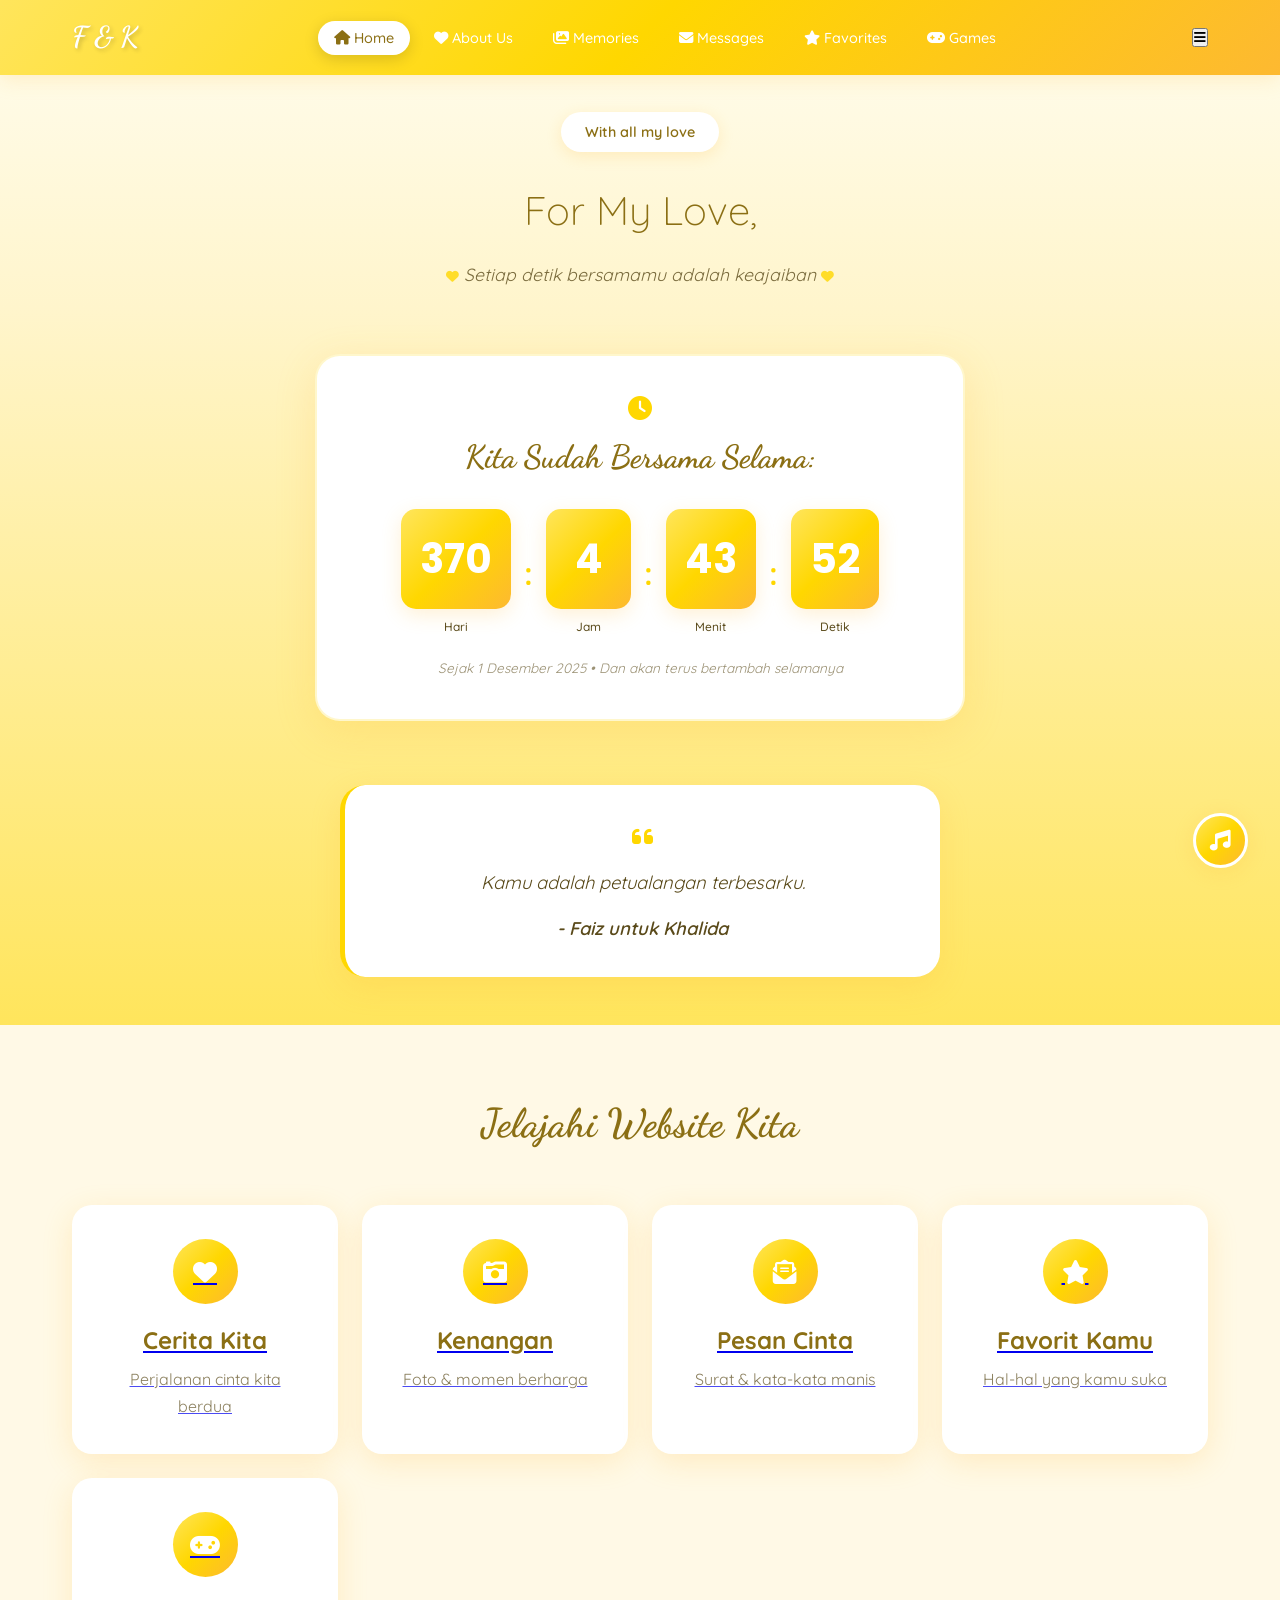
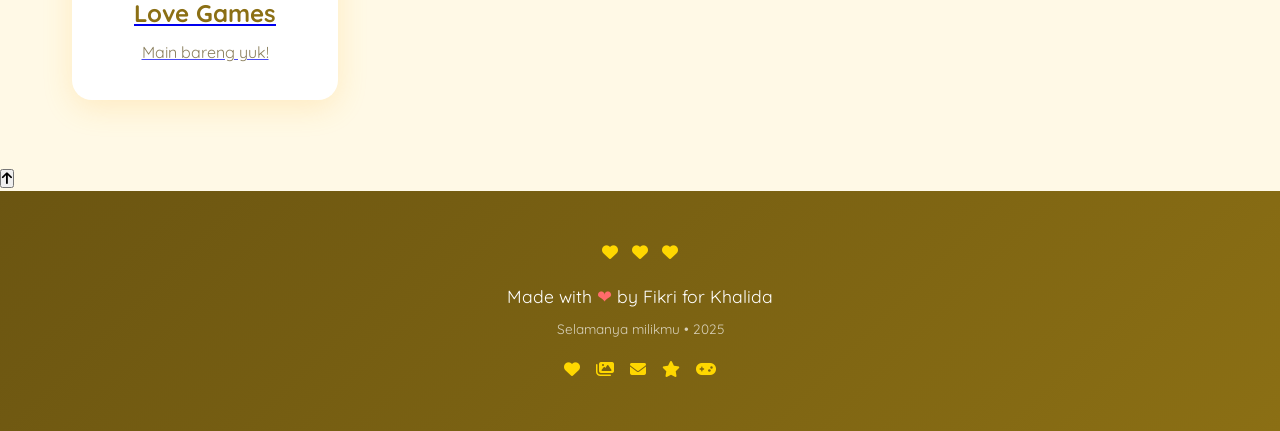
==== commit ad58b01d: "Refine & enhance: improved interactivity, aesthetics, bug fixes" ====
--- a/index.html
+++ b/index.html
@@ -3,11 +3,11 @@
 <head>
     <meta charset="UTF-8">
     <meta name="viewport" content="width=device-width, initial-scale=1.0">
-    <title>For My Love, Khalida 💛</title>
+    <title>For My Love, Khalida </title>
     <link rel="stylesheet" href="style.css">
     <link rel="stylesheet" href="https://cdnjs.cloudflare.com/ajax/libs/font-awesome/6.4.0/css/all.min.css">
     <link rel="preconnect" href="https://fonts.googleapis.com">
-    <link href="https://fonts.googleapis.com/css2?family=Dancing+Script:wght@400;700&family=Poppins:wght@300;400;600&display=swap" rel="stylesheet">
+    <link href="https://fonts.googleapis.com/css2?family=Dancing+Script:wght@400;700&family=Poppins:wght@300;400;600&family=Quicksand:wght@400;500;600;700&display=swap" rel="stylesheet">
 </head>
 <body>
     <canvas id="particleCanvas"></canvas>
@@ -17,10 +17,13 @@
     </audio>
     <button class="music-control" id="musicToggle"><i class="fas fa-music"></i></button>
 
+    <!-- Scroll Progress Bar -->
+    <div class="scroll-progress" id="scrollProgress"></div>
+
     <nav class="navbar">
         <div class="nav-container">
-            <div class="logo">F & K 💛</div>
-            <ul class="nav-menu">
+            <div class="logo">F & K </div>
+            <ul class="nav-menu" id="navMenu">
                 <li><a href="index.html" class="active"><i class="fas fa-home"></i> Home</a></li>
                 <li><a href="about-us.html"><i class="fas fa-heart"></i> About Us</a></li>
                 <li><a href="memories.html"><i class="fas fa-images"></i> Memories</a></li>
@@ -34,87 +37,117 @@
 
     <!-- Hero Section -->
     <section class="hero">
-        <div class="hero-content">
-            <h1 class="hero-title">For My Love, Khalida 💛</h1>
-            <p class="hero-subtitle">Setiap detik bersamamu adalah keajaiban</p>
-            <div class="countdown-container">
-                <h3>⏰ Kita Sudah Bersama Selama:</h3>
-                <div class="countdown" id="countdown">
-                    <div class="countdown-item"><span id="days">0</span><label>Hari</label></div>
-                    <div class="countdown-item"><span id="hours">0</span><label>Jam</label></div>
-                    <div class="countdown-item"><span id="minutes">0</span><label>Menit</label></div>
-                    <div class="countdown-item"><span id="seconds">0</span><label>Detik</label></div>
+        <div class="floating-elements">
+            <span class="float-icon">&#10084;</span>
+            <span class="float-icon">&#10047;</span>
+            <span class="float-icon">&#9733;</span>
+            <span class="float-icon">&#10084;</span>
+            <span class="float-icon">&#10047;</span>
+            <span class="float-icon">&#9733;</span>
+            <span class="float-icon">&#10084;</span>
+            <span class="float-icon">&#10047;</span>
+        </div>
+        <div class="hero-content fade-in">
+            <div class="hero-badge">With all my love</div>
+            <div class="title-animated">
+                <span class="title-line">For My Love,</span>
+                <span class="title-name" id="typedName"></span>
+            </div>
+            <p class="tagline"><i class="fas fa-heart"></i> Setiap detik bersamamu adalah keajaiban <i class="fas fa-heart"></i></p>
+        </div>
+
+        <!-- Countdown -->
+        <div class="countdown-container glass-card fade-in">
+            <div class="countdown-header">
+                <i class="fas fa-clock"></i>
+                <h3>Kita Sudah Bersama Selama:</h3>
+            </div>
+            <div class="countdown">
+                <div class="time-box">
+                    <div class="time-flip"><span class="time" id="days">0</span></div>
+                    <span class="label">Hari</span>
                 </div>
-                <p class="countdown-note">Sejak 1 Desember 2025 • Dan akan terus bertambah selamanya 💛</p>
+                <span class="time-separator">:</span>
+                <div class="time-box">
+                    <div class="time-flip"><span class="time" id="hours">0</span></div>
+                    <span class="label">Jam</span>
+                </div>
+                <span class="time-separator">:</span>
+                <div class="time-box">
+                    <div class="time-flip"><span class="time" id="minutes">0</span></div>
+                    <span class="label">Menit</span>
+                </div>
+                <span class="time-separator">:</span>
+                <div class="time-box">
+                    <div class="time-flip"><span class="time" id="seconds">0</span></div>
+                    <span class="label">Detik</span>
+                </div>
             </div>
+            <p class="countdown-note">Sejak 1 Desember 2025 &bull; Dan akan terus bertambah selamanya </p>
         </div>
-    </section>
 
-    <!-- Daily Quote -->
-    <section class="daily-quote">
-        <div class="quote-card">
-            <i class="fas fa-quote-left" style="font-size:2em; color:#FFD700; margin-bottom:16px;"></i>
-            <p id="dailyQuote" class="quote-text">Loading quote...</p>
-            <p id="quoteAuthor" class="quote-author"></p>
+        <!-- Daily Quote -->
+        <div class="daily-quote glass-card fade-in">
+            <div class="quote-icon"><i class="fas fa-quote-left"></i></div>
+            <p id="quote-text">Memuat kata-kata cinta...</p>
+            <p class="quote-author" id="quote-author"></p>
         </div>
     </section>
 
     <!-- Explore Section -->
-    <section class="explore-section" style="max-width:900px; margin:0 auto; padding:60px 20px;">
-        <h2 style="text-align:center; color:#B8860B; font-size:2em; margin-bottom:30px;">✨ Jelajahi Website Kita ✨</h2>
-        <div style="display:grid; grid-template-columns:repeat(auto-fit, minmax(250px, 1fr)); gap:20px;">
-            <a href="about-us.html" style="text-decoration:none;">
-                <div class="card" style="background:rgba(255,248,220,0.95); border-radius:16px; padding:24px; text-align:center; border:1px solid rgba(255,215,0,0.2); transition:transform 0.3s;">
-                    <i class="fas fa-heart" style="font-size:2em; color:#FFD700; margin-bottom:12px;"></i>
-                    <h3 style="color:#B8860B;">Cerita Kita</h3>
-                    <p style="color:#666; font-size:0.9em;">Perjalanan cinta kita berdua</p>
-                </div>
+    <section class="stats">
+        <div class="stats-title fade-in">
+            <h2>Jelajahi Website Kita</h2>
+        </div>
+        <div class="stats-grid">
+            <a href="about-us.html" class="stat-item fade-in">
+                <div class="stat-icon"><i class="fas fa-heart"></i></div>
+                <h3>Cerita Kita</h3>
+                <p>Perjalanan cinta kita berdua</p>
             </a>
-            <a href="memories.html" style="text-decoration:none;">
-                <div class="card" style="background:rgba(255,248,220,0.95); border-radius:16px; padding:24px; text-align:center; border:1px solid rgba(255,215,0,0.2); transition:transform 0.3s;">
-                    <i class="fas fa-images" style="font-size:2em; color:#FFD700; margin-bottom:12px;"></i>
-                    <h3 style="color:#B8860B;">Kenangan</h3>
-                    <p style="color:#666; font-size:0.9em;">Foto & momen berharga</p>
-                </div>
+            <a href="memories.html" class="stat-item fade-in">
+                <div class="stat-icon"><i class="fas fa-camera-retro"></i></div>
+                <h3>Kenangan</h3>
+                <p>Foto & momen berharga</p>
             </a>
-            <a href="messages.html" style="text-decoration:none;">
-                <div class="card" style="background:rgba(255,248,220,0.95); border-radius:16px; padding:24px; text-align:center; border:1px solid rgba(255,215,0,0.2); transition:transform 0.3s;">
-                    <i class="fas fa-envelope" style="font-size:2em; color:#FFD700; margin-bottom:12px;"></i>
-                    <h3 style="color:#B8860B;">Pesan Cinta</h3>
-                    <p style="color:#666; font-size:0.9em;">Surat & kata-kata manis</p>
-                </div>
+            <a href="messages.html" class="stat-item fade-in">
+                <div class="stat-icon"><i class="fas fa-envelope-open-text"></i></div>
+                <h3>Pesan Cinta</h3>
+                <p>Surat & kata-kata manis</p>
             </a>
-            <a href="favorites.html" style="text-decoration:none;">
-                <div class="card" style="background:rgba(255,248,220,0.95); border-radius:16px; padding:24px; text-align:center; border:1px solid rgba(255,215,0,0.2); transition:transform 0.3s;">
-                    <i class="fas fa-star" style="font-size:2em; color:#FFD700; margin-bottom:12px;"></i>
-                    <h3 style="color:#B8860B;">Favorit Kamu</h3>
-                    <p style="color:#666; font-size:0.9em;">Hal-hal yang kamu suka</p>
-                </div>
+            <a href="favorites.html" class="stat-item fade-in">
+                <div class="stat-icon"><i class="fas fa-star"></i></div>
+                <h3>Favorit Kamu</h3>
+                <p>Hal-hal yang kamu suka</p>
             </a>
-            <a href="game.html" style="text-decoration:none;">
-                <div class="card" style="background:rgba(255,248,220,0.95); border-radius:16px; padding:24px; text-align:center; border:1px solid rgba(255,215,0,0.2); transition:transform 0.3s;">
-                    <i class="fas fa-gamepad" style="font-size:2em; color:#FFD700; margin-bottom:12px;"></i>
-                    <h3 style="color:#B8860B;">Love Games</h3>
-                    <p style="color:#666; font-size:0.9em;">Main bareng yuk!</p>
-                </div>
+            <a href="game.html" class="stat-item fade-in">
+                <div class="stat-icon"><i class="fas fa-gamepad"></i></div>
+                <h3>Love Games</h3>
+                <p>Main bareng yuk!</p>
             </a>
         </div>
     </section>
 
-    <footer class="footer">
-        <div class="footer-content">
-            <p>Made with 💛 by Fikri for Khalida</p>
-            <p>Selamanya milikmu • 2025</p>
-            <div style="margin-top:16px;">
-                <a href="about-us.html" style="color:#FFD700; margin:0 8px;"><i class="fas fa-heart"></i></a>
-                <a href="memories.html" style="color:#FFD700; margin:0 8px;"><i class="fas fa-images"></i></a>
-                <a href="messages.html" style="color:#FFD700; margin:0 8px;"><i class="fas fa-envelope"></i></a>
-                <a href="favorites.html" style="color:#FFD700; margin:0 8px;"><i class="fas fa-star"></i></a>
-                <a href="game.html" style="color:#FFD700; margin:0 8px;"><i class="fas fa-gamepad"></i></a>
-            </div>
+    <!-- Scroll to top -->
+    <button class="scroll-top" id="scrollTop"><i class="fas fa-arrow-up"></i></button>
+
+    <footer>
+        <div class="footer-hearts">
+            <i class="fas fa-heart"></i>
+            <i class="fas fa-heart"></i>
+            <i class="fas fa-heart"></i>
+        </div>
+        <p class="footer-main">Made with <span class="beating-heart">&#10084;</span> by Fikri for Khalida</p>
+        <p class="footer-sub">Selamanya milikmu &bull; 2025</p>
+        <div style="margin-top:1rem;display:flex;gap:1rem;justify-content:center">
+            <a href="about-us.html" style="color:var(--primary)"><i class="fas fa-heart"></i></a>
+            <a href="memories.html" style="color:var(--primary)"><i class="fas fa-images"></i></a>
+            <a href="messages.html" style="color:var(--primary)"><i class="fas fa-envelope"></i></a>
+            <a href="favorites.html" style="color:var(--primary)"><i class="fas fa-star"></i></a>
+            <a href="game.html" style="color:var(--primary)"><i class="fas fa-gamepad"></i></a>
         </div>
     </footer>
 
     <script src="script.js"></script>
 </body>
-</html>+</html>
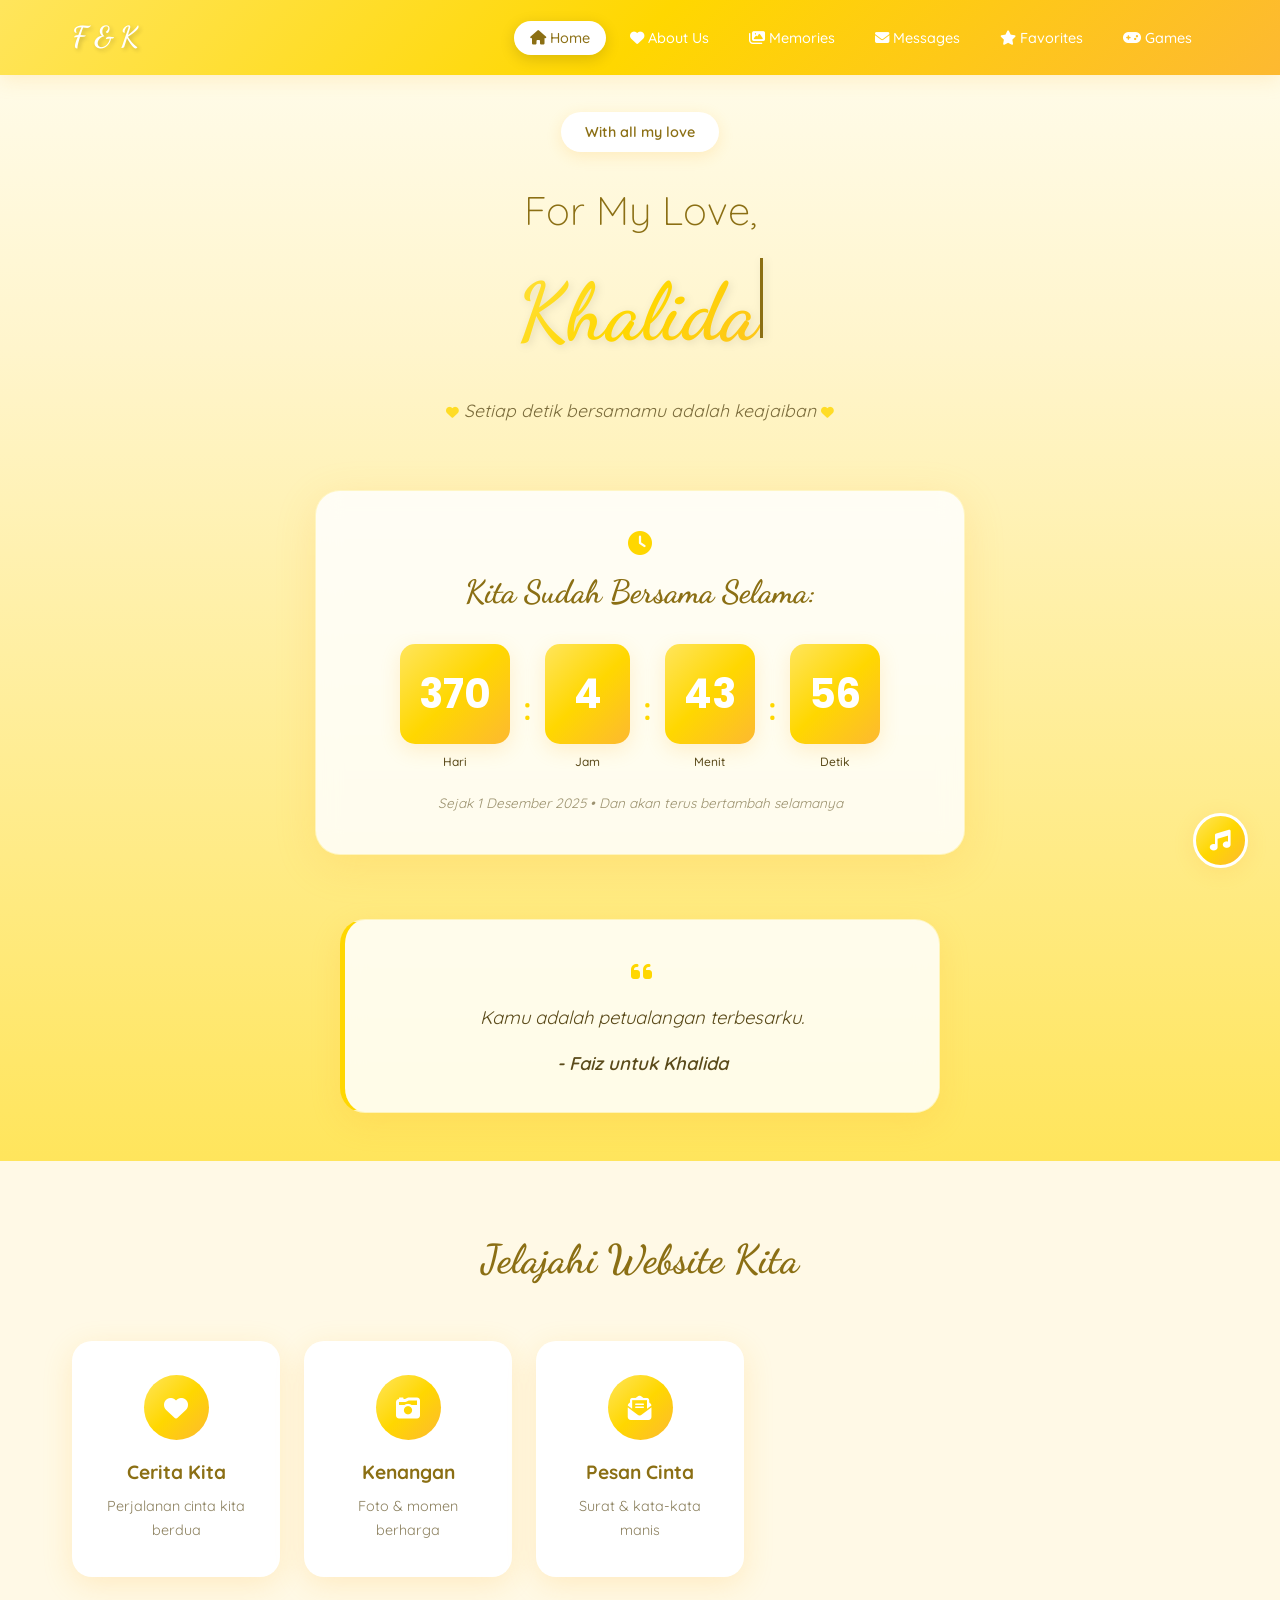
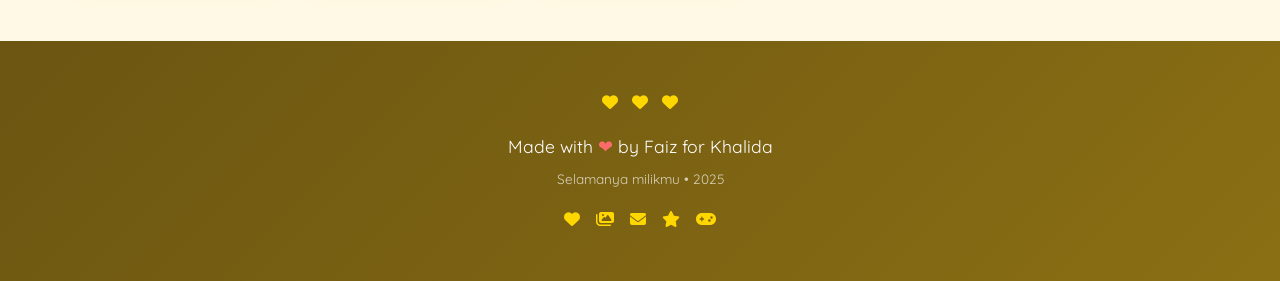
==== commit c6ef617f: "Replace Fikri with Faiz in index.html" ====
--- a/index.html
+++ b/index.html
@@ -137,7 +137,7 @@
             <i class="fas fa-heart"></i>
             <i class="fas fa-heart"></i>
         </div>
-        <p class="footer-main">Made with <span class="beating-heart">&#10084;</span> by Fikri for Khalida</p>
+        <p class="footer-main">Made with <span class="beating-heart">&#10084;</span> by Faiz for Khalida</p>
         <p class="footer-sub">Selamanya milikmu &bull; 2025</p>
         <div style="margin-top:1rem;display:flex;gap:1rem;justify-content:center">
             <a href="about-us.html" style="color:var(--primary)"><i class="fas fa-heart"></i></a>
--- a/style.css
+++ b/style.css
@@ -13,9 +13,7 @@
     --rose: #FFB6C1;
     --peach: #FFDAB9;
 }
-
 * { margin: 0; padding: 0; box-sizing: border-box; }
-
 body {
     font-family: 'Quicksand', 'Poppins', sans-serif;
     background: var(--light);
@@ -23,121 +21,99 @@
     overflow-x: hidden;
     line-height: 1.7;
 }
-
+/* ===== SCROLL PROGRESS ===== */
+.scroll-progress {
+    position: fixed; top: 0; left: 0; height: 3px;
+    background: var(--gradient); z-index: 10000;
+    transition: width 0.1s; width: 0;
+}
+/* ===== SCROLL TO TOP ===== */
+.scroll-top {
+    position: fixed; bottom: 2rem; left: 2rem;
+    width: 45px; height: 45px; border-radius: 50%;
+    background: var(--gradient); border: 2px solid var(--white);
+    color: var(--white); font-size: 1.1rem; cursor: pointer;
+    box-shadow: 0 4px 15px var(--shadow); z-index: 999;
+    opacity: 0; transform: translateY(20px); transition: all 0.3s;
+    pointer-events: none;
+}
+.scroll-top.visible { opacity: 1; transform: translateY(0); pointer-events: auto; }
+.scroll-top:hover { transform: translateY(-3px) scale(1.1); }
+/* ===== GLASS CARD ===== */
+.glass-card {
+    background: rgba(255,255,255,0.85);
+    backdrop-filter: blur(12px); -webkit-backdrop-filter: blur(12px);
+    border: 1px solid rgba(255,215,0,0.2);
+}
 /* ===== PARTICLE CANVAS ===== */
 #particleCanvas {
-    position: fixed;
-    top: 0; left: 0;
-    width: 100%; height: 100%;
-    z-index: 0;
+    position: fixed; top: 0; left: 0;
+    width: 100%; height: 100%; z-index: 0;
     pointer-events: none;
 }
-
 /* ===== NAVBAR ===== */
 .navbar {
     background: var(--gradient);
-    padding: 0.8rem 0;
-    position: fixed;
-    width: 100%;
-    top: 0;
-    z-index: 1000;
-    box-shadow: 0 4px 20px var(--shadow);
+    padding: 0.8rem 0; position: fixed; width: 100%; top: 0;
+    z-index: 1000; box-shadow: 0 4px 20px var(--shadow);
     backdrop-filter: blur(10px);
 }
 .nav-container {
-    max-width: 1200px;
-    margin: 0 auto;
-    display: flex;
-    justify-content: space-between;
-    align-items: center;
-    padding: 0 2rem;
+    max-width: 1200px; margin: 0 auto;
+    display: flex; justify-content: space-between;
+    align-items: center; padding: 0 2rem;
 }
 .logo {
     font-family: 'Dancing Script', cursive;
-    font-size: 1.8rem;
-    font-weight: 700;
-    color: var(--white);
+    font-size: 1.8rem; font-weight: 700; color: var(--white);
     text-shadow: 2px 2px 4px rgba(0,0,0,0.2);
 }
-.hamburger {
-    display: none;
-    background: none;
-    border: none;
-    color: var(--white);
-    font-size: 1.5rem;
-    cursor: pointer;
+.menu-toggle {
+    display: none; background: none; border: none;
+    color: var(--white); font-size: 1.5rem; cursor: pointer;
 }
 .nav-menu {
-    display: flex;
-    list-style: none;
-    gap: 0.5rem;
+    display: flex; list-style: none; gap: 0.5rem;
 }
 .nav-menu a {
-    color: var(--white);
-    text-decoration: none;
-    font-weight: 500;
-    font-size: 0.9rem;
-    transition: all 0.3s;
-    padding: 0.5rem 1rem;
+    color: var(--white); text-decoration: none; font-weight: 500;
+    font-size: 0.9rem; transition: all 0.3s; padding: 0.5rem 1rem;
     border-radius: 25px;
 }
 .nav-menu a:hover, .nav-menu a.active {
-    background: var(--white);
-    color: var(--dark);
+    background: var(--white); color: var(--dark);
     transform: translateY(-2px);
     box-shadow: 0 4px 15px rgba(0,0,0,0.15);
 }
-
 /* ===== MUSIC CONTROL ===== */
 .music-control {
-    position: fixed;
-    bottom: 2rem;
-    right: 2rem;
-    width: 55px;
-    height: 55px;
-    border-radius: 50%;
-    background: var(--gradient);
-    border: 3px solid var(--white);
-    color: var(--white);
-    font-size: 1.3rem;
-    cursor: pointer;
-    box-shadow: 0 4px 20px var(--shadow);
-    transition: all 0.3s;
-    z-index: 999;
-    animation: pulse 2s infinite;
+    position: fixed; bottom: 2rem; right: 2rem;
+    width: 55px; height: 55px; border-radius: 50%;
+    background: var(--gradient); border: 3px solid var(--white);
+    color: var(--white); font-size: 1.3rem; cursor: pointer;
+    box-shadow: 0 4px 20px var(--shadow); transition: all 0.3s;
+    z-index: 999; animation: pulse 2s infinite;
 }
 .music-control:hover { transform: scale(1.15) rotate(15deg); }
 @keyframes pulse {
     0%, 100% { box-shadow: 0 0 0 0 rgba(253,185,49,0.4); }
     50% { box-shadow: 0 0 0 15px rgba(253,185,49,0); }
 }
-
 /* ===== HERO SECTION ===== */
 .hero {
-    min-height: 100vh;
-    display: flex;
-    flex-direction: column;
-    justify-content: center;
-    align-items: center;
-    text-align: center;
-    padding: 7rem 2rem 3rem;
-    position: relative;
+    min-height: 100vh; display: flex; flex-direction: column;
+    justify-content: center; align-items: center; text-align: center;
+    padding: 7rem 2rem 3rem; position: relative;
     background: linear-gradient(180deg, #FFFDF0 0%, #FFF5CC 30%, var(--accent) 100%);
     z-index: 1;
 }
 .floating-elements {
-    position: absolute;
-    width: 100%; height: 100%;
-    top: 0; left: 0;
-    overflow: hidden;
-    z-index: 0;
+    position: absolute; width: 100%; height: 100%;
+    top: 0; left: 0; overflow: hidden; z-index: 0;
 }
 .float-icon {
-    position: absolute;
-    font-size: 1.5rem;
-    color: var(--primary);
-    opacity: 0.2;
-    animation: floatUp 12s infinite;
+    position: absolute; font-size: 1.5rem; color: var(--primary);
+    opacity: 0.2; animation: floatUp 12s infinite;
 }
 .float-icon:nth-child(1) { left: 5%; animation-delay: 0s; font-size: 1.2rem; }
 .float-icon:nth-child(2) { left: 15%; animation-delay: 1.5s; font-size: 1rem; }
@@ -152,295 +128,122 @@
     20% { opacity: 0.25; }
     100% { transform: translateY(-100px) rotate(360deg); opacity: 0; }
 }
-
-/* Hero Content */
 .hero-content { z-index: 10; position: relative; }
 .hero-badge {
-    display: inline-block;
-    background: var(--white);
-    color: var(--dark);
-    padding: 0.5rem 1.5rem;
-    border-radius: 30px;
-    font-size: 0.9rem;
-    font-weight: 600;
-    margin-bottom: 1.5rem;
-    box-shadow: 0 4px 15px var(--shadow);
-    animation: fadeInDown 1s ease;
+    display: inline-block; background: var(--white); color: var(--dark);
+    padding: 0.5rem 1.5rem; border-radius: 30px; font-size: 0.9rem;
+    font-weight: 600; margin-bottom: 1.5rem;
+    box-shadow: 0 4px 15px var(--shadow); animation: fadeInDown 1s ease;
 }
 .title-animated { margin-bottom: 1rem; }
 .title-line {
-    display: block;
-    font-family: 'Quicksand', sans-serif;
-    font-size: 2.5rem;
-    font-weight: 300;
-    color: var(--dark);
+    display: block; font-family: 'Quicksand', sans-serif;
+    font-size: 2.5rem; font-weight: 300; color: var(--dark);
     animation: fadeInDown 1.2s ease;
 }
 .title-name {
-    display: block;
-    font-family: 'Dancing Script', cursive;
-    font-size: 5rem;
-    font-weight: 700;
-    background: var(--gradient);
-    -webkit-background-clip: text;
-    -webkit-text-fill-color: transparent;
-    background-clip: text;
-    animation: fadeInUp 1.4s ease;
+    display: block; font-family: 'Dancing Script', cursive;
+    font-size: 5rem; font-weight: 700;
+    background: var(--gradient); -webkit-background-clip: text;
+    -webkit-text-fill-color: transparent; background-clip: text;
     filter: drop-shadow(2px 2px 4px rgba(0,0,0,0.1));
+    min-height: 1.2em;
+}
+.title-name .cursor {
+    display: inline-block; width: 3px; height: 1em;
+    background: var(--dark); margin-left: 2px;
+    animation: blink 0.7s infinite;
 }
 .tagline {
-    font-size: 1.1rem;
-    color: var(--text);
-    font-style: italic;
-    opacity: 0.8;
-    margin-bottom: 2rem;
-    animation: fadeIn 2s ease;
+    font-size: 1.1rem; color: var(--text); font-style: italic;
+    opacity: 0.8; margin-bottom: 2rem; animation: fadeIn 2s ease;
 }
 .tagline i { color: var(--primary); font-size: 0.8rem; }
-
-/* Photo Frame */
-.hero-photo { margin: 1.5rem 0; }
-.photo-frame {
-    width: 180px; height: 180px;
-    border-radius: 50%;
-    overflow: hidden;
-    margin: 0 auto;
-    border: 5px solid var(--white);
-    box-shadow: 0 8px 30px var(--shadow);
-    position: relative;
-    transition: transform 0.5s;
-}
-.photo-frame:hover { transform: scale(1.08) rotate(3deg); }
-.photo-frame img { width: 100%; height: 100%; object-fit: cover; }
-.photo-overlay {
-    position: absolute; top: 0; left: 0;
-    width: 100%; height: 100%;
-    background: rgba(255,215,0,0.3);
-    display: flex; align-items: center; justify-content: center;
-    opacity: 0; transition: opacity 0.3s;
-    font-size: 2rem; color: var(--white);
-}
-.photo-frame:hover .photo-overlay { opacity: 1; }
-
 /* ===== COUNTDOWN ===== */
 .countdown-container {
-    background: var(--white);
-    padding: 2.5rem;
-    border-radius: 25px;
-    margin: 2rem 0;
-    box-shadow: 0 10px 40px var(--shadow);
-    max-width: 650px;
-    width: 100%;
-    z-index: 10;
-    position: relative;
-    border: 2px solid rgba(255,215,0,0.2);
+    padding: 2.5rem; border-radius: 25px; margin: 2rem 0;
+    box-shadow: 0 10px 40px var(--shadow); max-width: 650px;
+    width: 100%; z-index: 10; position: relative;
 }
 .countdown-header { margin-bottom: 1.5rem; }
 .countdown-header i { font-size: 1.5rem; color: var(--primary); }
 .countdown-header h3 {
-    font-family: 'Dancing Script', cursive;
-    font-size: 2rem;
-    color: var(--dark);
-    margin: 0.3rem 0;
-}
-.since { color: var(--text); font-style: italic; opacity: 0.7; font-size: 0.9rem; }
+    font-family: 'Dancing Script', cursive; font-size: 2rem;
+    color: var(--dark); margin: 0.3rem 0;
+}
 .countdown {
-    display: flex;
-    gap: 0.8rem;
-    justify-content: center;
-    align-items: center;
-    flex-wrap: wrap;
-}
-.time-box {
-    text-align: center;
-}
+    display: flex; gap: 0.8rem; justify-content: center;
+    align-items: center; flex-wrap: wrap;
+}
+.time-box { text-align: center; }
 .time-flip {
-    background: var(--gradient);
-    padding: 1rem 1.2rem;
-    border-radius: 15px;
-    min-width: 85px;
-    box-shadow: 0 6px 20px var(--shadow);
-    transition: transform 0.3s;
+    background: var(--gradient); padding: 1rem 1.2rem;
+    border-radius: 15px; min-width: 85px;
+    box-shadow: 0 6px 20px var(--shadow); transition: transform 0.3s;
 }
 .time-flip:hover { transform: scale(1.08); }
 .time {
-    display: block;
-    font-size: 2.5rem;
-    font-weight: 700;
-    color: var(--white);
-    font-family: 'Poppins', sans-serif;
+    display: block; font-size: 2.5rem; font-weight: 700;
+    color: var(--white); font-family: 'Poppins', sans-serif;
 }
 .label {
-    display: block;
-    font-size: 0.75rem;
-    color: var(--text);
-    margin-top: 0.5rem;
-    font-weight: 500;
+    display: block; font-size: 0.75rem; color: var(--text);
+    margin-top: 0.5rem; font-weight: 500;
 }
 .time-separator {
-    font-size: 2rem;
-    font-weight: 700;
-    color: var(--primary);
+    font-size: 2rem; font-weight: 700; color: var(--primary);
     animation: blink 1s infinite;
 }
 @keyframes blink { 0%,100% { opacity: 1; } 50% { opacity: 0.3; } }
 .countdown-note {
-    margin-top: 1.2rem;
-    font-size: 0.85rem;
-    color: var(--text);
-    opacity: 0.6;
-    font-style: italic;
-}
-
+    margin-top: 1.2rem; font-size: 0.85rem;
+    color: var(--text); opacity: 0.6; font-style: italic;
+}
 /* ===== DAILY QUOTE ===== */
 .daily-quote {
-    background: var(--white);
-    padding: 2rem;
-    border-radius: 25px;
-    max-width: 600px;
-    width: 100%;
-    box-shadow: 0 10px 30px var(--shadow);
-    position: relative;
-    z-index: 10;
-    margin-top: 2rem;
+    padding: 2rem; border-radius: 25px; max-width: 600px;
+    width: 100%; box-shadow: 0 10px 30px var(--shadow);
+    position: relative; z-index: 10; margin-top: 2rem;
     border-left: 5px solid var(--primary);
 }
 .quote-icon { color: var(--primary); font-size: 1.5rem; margin-bottom: 0.5rem; }
 .daily-quote p {
-    font-size: 1.15rem;
-    color: var(--text);
-    font-style: italic;
-    line-height: 1.8;
-}
-.quote-author { font-size: 0.85rem; color: var(--dark); margin-top: 0.8rem; font-weight: 600; }
-
-/* ===== STATS ===== */
-.stats {
-    padding: 4rem 2rem;
-    max-width: 1200px;
-    margin: 0 auto;
-    position: relative;
-    z-index: 1;
-}
+    font-size: 1.15rem; color: var(--text);
+    font-style: italic; line-height: 1.8;
+}
+.quote-author {
+    font-size: 0.85rem; color: var(--dark);
+    margin-top: 0.8rem; font-weight: 600;
+}
+/* ===== STATS/EXPLORE SECTION ===== */
+.stats { padding: 4rem 2rem; max-width: 1200px; margin: 0 auto; position: relative; z-index: 1; }
 .stats-title { text-align: center; margin-bottom: 3rem; }
-.stats-title h2 {
-    font-family: 'Dancing Script', cursive;
-    font-size: 2.5rem;
-    color: var(--dark);
-}
-.stats-grid {
-    display: grid;
-    grid-template-columns: repeat(auto-fit, minmax(220px, 1fr));
-    gap: 1.5rem;
-}
+.stats-title h2 { font-family: 'Dancing Script', cursive; font-size: 2.5rem; color: var(--dark); }
+.stats-grid { display: grid; grid-template-columns: repeat(auto-fit, minmax(180px, 1fr)); gap: 1.5rem; }
 .stat-item {
-    background: var(--white);
-    padding: 2rem;
-    border-radius: 20px;
-    text-align: center;
-    box-shadow: 0 8px 30px var(--shadow);
-    transition: all 0.4s;
-    border: 2px solid transparent;
+    background: var(--white); padding: 2rem; border-radius: 20px; text-align: center;
+    box-shadow: 0 8px 30px var(--shadow); transition: all 0.4s;
+    border: 2px solid transparent; text-decoration: none; color: var(--text);
+    display: block;
 }
 .stat-item:hover {
-    transform: translateY(-8px);
-    border-color: var(--primary);
+    transform: translateY(-8px) scale(1.02); border-color: var(--primary);
     box-shadow: 0 15px 40px var(--shadow);
 }
 .stat-icon {
-    width: 65px; height: 65px;
-    border-radius: 50%;
-    background: var(--gradient);
+    width: 65px; height: 65px; border-radius: 50%; background: var(--gradient);
     display: flex; align-items: center; justify-content: center;
-    margin: 0 auto 1rem;
-    font-size: 1.5rem;
-    color: var(--white);
-}
-.stat-item h3 { font-size: 1.5rem; color: var(--dark); margin-bottom: 0.3rem; }
-.stat-item p { color: var(--text); opacity: 0.7; }
-
-/* ===== RSS SECTION ===== */
-.rss-section {
-    padding: 4rem 2rem;
-    max-width: 1000px;
-    margin: 0 auto;
-    text-align: center;
-    z-index: 1;
-    position: relative;
-}
-.rss-section h2 {
-    font-family: 'Dancing Script', cursive;
-    font-size: 2.2rem;
-    color: var(--dark);
-    margin-bottom: 2rem;
-}
-.rss-feed {
-    display: grid;
-    grid-template-columns: repeat(auto-fit, minmax(280px, 1fr));
-    gap: 1.5rem;
-}
-.rss-item {
-    background: var(--white);
-    padding: 1.5rem;
-    border-radius: 15px;
-    box-shadow: 0 5px 20px var(--shadow);
-    text-align: left;
-    transition: all 0.3s;
-    border-top: 3px solid var(--primary);
-}
-.rss-item:hover { transform: translateY(-5px); }
-.rss-item h4 { color: var(--dark); margin-bottom: 0.5rem; font-size: 1rem; }
-.rss-item p { font-size: 0.85rem; color: var(--text); opacity: 0.7; }
-.rss-item a { color: var(--primary); text-decoration: none; font-weight: 600; font-size: 0.85rem; }
-.rss-loading { color: var(--text); opacity: 0.5; padding: 2rem; }
-
-/* ===== CTA ===== */
-.cta {
-    text-align: center;
-    padding: 5rem 2rem;
-    background: var(--gradient);
-    position: relative;
-    z-index: 1;
-}
-.cta h2 {
-    font-family: 'Dancing Script', cursive;
-    color: var(--white);
-    font-size: 2.8rem;
-    margin-bottom: 1rem;
-}
-.cta p { color: var(--white); opacity: 0.9; margin-bottom: 2rem; font-size: 1.1rem; }
-.cta-buttons {
-    display: flex;
-    gap: 1rem;
-    justify-content: center;
-    flex-wrap: wrap;
-}
-.btn {
-    padding: 0.9rem 2rem;
-    border-radius: 30px;
-    text-decoration: none;
-    font-weight: 600;
-    transition: all 0.3s;
-    display: inline-flex;
-    align-items: center;
-    gap: 0.5rem;
-    font-size: 0.95rem;
-    box-shadow: 0 4px 15px rgba(0,0,0,0.15);
-}
-.btn-primary { background: var(--white); color: var(--dark); }
-.btn-secondary { background: var(--dark); color: var(--white); }
-.btn-accent { background: var(--peach); color: var(--dark); }
-.btn-game { background: var(--rose); color: var(--dark); }
-.btn:hover { transform: translateY(-3px) scale(1.03); box-shadow: 0 8px 25px rgba(0,0,0,0.2); }
-
+    margin: 0 auto 1rem; font-size: 1.5rem; color: var(--white);
+    transition: transform 0.3s;
+}
+.stat-item:hover .stat-icon { transform: rotate(15deg) scale(1.1); }
+.stat-item h3 { font-size: 1.2rem; color: var(--dark); margin-bottom: 0.3rem; }
+.stat-item p { color: var(--text); opacity: 0.7; font-size: 0.9rem; }
 /* ===== FOOTER ===== */
 footer {
     background: linear-gradient(135deg, #6B5511 0%, var(--dark) 100%);
-    color: var(--white);
-    text-align: center;
-    padding: 3rem 2rem;
-    position: relative;
-    z-index: 1;
+    color: var(--white); text-align: center; padding: 3rem 2rem;
+    position: relative; z-index: 1;
 }
 .footer-hearts { margin-bottom: 1rem; }
 .footer-hearts i { color: var(--primary); margin: 0 0.3rem; animation: heartbeat 1.5s infinite; }
@@ -448,236 +251,100 @@
 .footer-hearts i:nth-child(3) { animation-delay: 0.6s; }
 .footer-main { font-size: 1.1rem; margin-bottom: 0.3rem; }
 .beating-heart { color: #ff6b6b; animation: heartbeat 1s infinite; }
-@keyframes heartbeat {
-    0%, 100% { transform: scale(1); }
-    50% { transform: scale(1.2); }
-}
+@keyframes heartbeat { 0%, 100% { transform: scale(1); } 50% { transform: scale(1.2); } }
 .footer-sub { opacity: 0.7; font-size: 0.85rem; }
-.footer-quote { font-style: italic; opacity: 0.5; font-size: 0.8rem; margin-top: 0.8rem; }
-
 /* ===== ANIMATIONS ===== */
 @keyframes fadeIn { from { opacity: 0; } to { opacity: 1; } }
 @keyframes fadeInDown { from { opacity: 0; transform: translateY(-30px); } to { opacity: 1; transform: translateY(0); } }
 @keyframes fadeInUp { from { opacity: 0; transform: translateY(30px); } to { opacity: 1; transform: translateY(0); } }
-
+.fade-in { opacity: 0; transform: translateY(30px); transition: opacity 0.7s ease, transform 0.7s ease; }
+.fade-in.visible { opacity: 1; transform: translateY(0); }
 /* ===== PAGE CONTENT (shared) ===== */
 .page-hero {
-    min-height: 40vh;
-    display: flex;
-    flex-direction: column;
-    justify-content: center;
-    align-items: center;
-    text-align: center;
-    padding: 8rem 2rem 3rem;
-    background: var(--gradient);
-    color: var(--white);
-    position: relative;
-}
-.page-hero h1 {
-    font-family: 'Dancing Script', cursive;
-    font-size: 3.5rem;
-    margin-bottom: 0.5rem;
-}
+    min-height: 40vh; display: flex; flex-direction: column;
+    justify-content: center; align-items: center; text-align: center;
+    padding: 8rem 2rem 3rem; background: var(--gradient);
+    color: var(--white); position: relative;
+}
+.page-hero h1 { font-family: 'Dancing Script', cursive; font-size: 3.5rem; margin-bottom: 0.5rem; }
 .page-hero p { opacity: 0.9; font-size: 1.1rem; }
-.page-content {
-    max-width: 1000px;
-    margin: 0 auto;
-    padding: 4rem 2rem;
-    position: relative;
-    z-index: 1;
-}
-.section-title {
-    font-family: 'Dancing Script', cursive;
-    font-size: 2.2rem;
-    color: var(--dark);
-    text-align: center;
-    margin-bottom: 2rem;
-}
-
-/* ===== CARDS (About, Favorites, etc) ===== */
+.page-content { max-width: 1000px; margin: 0 auto; padding: 4rem 2rem; position: relative; z-index: 1; }
+.section-title { font-family: 'Dancing Script', cursive; font-size: 2.2rem; color: var(--dark); text-align: center; margin-bottom: 2rem; }
+/* ===== CARDS ===== */
 .card {
-    background: var(--white);
-    border-radius: 20px;
-    padding: 2rem;
-    box-shadow: 0 8px 30px var(--shadow);
-    margin-bottom: 2rem;
-    transition: all 0.3s;
-    border: 2px solid transparent;
+    background: var(--white); border-radius: 20px; padding: 2rem;
+    box-shadow: 0 8px 30px var(--shadow); margin-bottom: 2rem;
+    transition: all 0.3s; border: 2px solid transparent;
 }
 .card:hover { border-color: var(--primary); transform: translateY(-3px); }
 .card h3 { font-family: 'Dancing Script', cursive; font-size: 1.6rem; color: var(--dark); margin-bottom: 1rem; }
 .card p { line-height: 1.8; }
 .card i { color: var(--primary); }
-
 /* Timeline */
 .timeline { position: relative; padding-left: 2rem; }
-.timeline::before {
-    content: '';
-    position: absolute;
-    left: 0; top: 0;
-    width: 3px; height: 100%;
-    background: var(--gradient);
-    border-radius: 3px;
-}
-.timeline-item {
-    position: relative;
-    margin-bottom: 2rem;
-    padding-left: 1.5rem;
-}
-.timeline-item::before {
-    content: '';
-    position: absolute;
-    left: -2.35rem; top: 0.5rem;
-    width: 14px; height: 14px;
-    border-radius: 50%;
-    background: var(--primary);
-    border: 3px solid var(--white);
-    box-shadow: 0 0 0 3px var(--primary);
-}
+.timeline::before { content: ''; position: absolute; left: 0; top: 0; width: 3px; height: 100%; background: var(--gradient); border-radius: 3px; }
+.timeline-item { position: relative; margin-bottom: 2rem; padding-left: 1.5rem; }
+.timeline-item::before { content: ''; position: absolute; left: -2.35rem; top: 0.5rem; width: 14px; height: 14px; border-radius: 50%; background: var(--primary); border: 3px solid var(--white); box-shadow: 0 0 0 3px var(--primary); }
 .timeline-date { font-size: 0.85rem; color: var(--primary); font-weight: 600; }
 .timeline-content { background: var(--white); padding: 1.5rem; border-radius: 15px; box-shadow: 0 4px 15px var(--shadow); margin-top: 0.5rem; }
-
 /* Gallery Grid */
-.gallery-grid {
-    display: grid;
-    grid-template-columns: repeat(auto-fill, minmax(250px, 1fr));
-    gap: 1.5rem;
-}
+.gallery-grid { display: grid; grid-template-columns: repeat(auto-fill, minmax(250px, 1fr)); gap: 1.5rem; }
 .gallery-item {
-    border-radius: 15px;
-    overflow: hidden;
-    box-shadow: 0 5px 20px var(--shadow);
-    transition: all 0.4s;
-    position: relative;
-    aspect-ratio: 1;
-    background: var(--gradient);
-    display: flex;
-    align-items: center;
-    justify-content: center;
-    color: var(--white);
-    font-size: 3rem;
-}
-.gallery-item:hover { transform: scale(1.03) rotate(1deg); }
+    border-radius: 15px; overflow: hidden; box-shadow: 0 5px 20px var(--shadow);
+    transition: all 0.4s; position: relative; aspect-ratio: 1;
+    background: var(--gradient); display: flex; align-items: center;
+    justify-content: center; color: var(--white); font-size: 3rem; cursor: pointer;
+}
+.gallery-item:hover { transform: scale(1.03) rotate(1deg); box-shadow: 0 10px 30px var(--shadow); }
 .gallery-item img { width: 100%; height: 100%; object-fit: cover; }
-
+.gallery-item .gallery-overlay {
+    position: absolute; inset: 0; background: rgba(0,0,0,0.4);
+    display: flex; align-items: center; justify-content: center;
+    opacity: 0; transition: opacity 0.3s; font-size: 2rem; color: white;
+}
+.gallery-item:hover .gallery-overlay { opacity: 1; }
+/* Lightbox */
+#lightbox {
+    display: none; position: fixed; inset: 0; background: rgba(0,0,0,0.9);
+    z-index: 9998; align-items: center; justify-content: center; cursor: pointer;
+}
+#lightbox.active { display: flex; }
+#lightbox img { max-width: 90vw; max-height: 90vh; border-radius: 12px; object-fit: contain; }
 /* Favorites Grid */
-.fav-grid {
-    display: grid;
-    grid-template-columns: repeat(auto-fit, minmax(280px, 1fr));
-    gap: 1.5rem;
-}
-.fav-card {
-    background: var(--white);
-    border-radius: 20px;
-    padding: 2rem;
-    text-align: center;
-    box-shadow: 0 8px 25px var(--shadow);
-    transition: all 0.3s;
-}
+.fav-grid { display: grid; grid-template-columns: repeat(auto-fit, minmax(280px, 1fr)); gap: 1.5rem; }
+.fav-card { background: var(--white); border-radius: 20px; padding: 2rem; text-align: center; box-shadow: 0 8px 25px var(--shadow); transition: all 0.3s; }
 .fav-card:hover { transform: translateY(-5px); }
-.fav-card .fav-icon {
-    width: 60px; height: 60px;
-    border-radius: 50%;
-    background: var(--gradient);
-    display: flex; align-items: center; justify-content: center;
-    margin: 0 auto 1rem;
-    font-size: 1.5rem;
-    color: var(--white);
-}
+.fav-card .fav-icon { width: 60px; height: 60px; border-radius: 50%; background: var(--gradient); display: flex; align-items: center; justify-content: center; margin: 0 auto 1rem; font-size: 1.5rem; color: var(--white); }
 .fav-card h3 { color: var(--dark); font-size: 1.2rem; margin-bottom: 0.5rem; }
 .fav-card p { font-size: 0.9rem; opacity: 0.7; }
 .fav-list { list-style: none; text-align: left; }
 .fav-list li { padding: 0.5rem 0; border-bottom: 1px solid rgba(255,215,0,0.15); }
 .fav-list li i { color: var(--primary); margin-right: 0.5rem; }
-
 /* ===== GAME STYLES ===== */
-.game-container {
-    max-width: 600px;
-    margin: 0 auto;
-    text-align: center;
-}
-.game-card {
-    background: var(--white);
-    border-radius: 20px;
-    padding: 2rem;
-    box-shadow: 0 8px 30px var(--shadow);
-    margin-bottom: 2rem;
-}
+.game-container { max-width: 600px; margin: 0 auto; text-align: center; }
+.game-card { background: var(--white); border-radius: 20px; padding: 2rem; box-shadow: 0 8px 30px var(--shadow); margin-bottom: 2rem; }
 .game-card h3 { font-family: 'Dancing Script', cursive; font-size: 1.8rem; color: var(--dark); margin-bottom: 1rem; }
-.game-btn {
-    background: var(--gradient);
-    color: var(--white);
-    border: none;
-    padding: 0.8rem 2rem;
-    border-radius: 25px;
-    font-size: 1rem;
-    font-weight: 600;
-    cursor: pointer;
-    transition: all 0.3s;
-    margin: 0.5rem;
-}
+.game-btn { background: var(--gradient); color: var(--white); border: none; padding: 0.8rem 2rem; border-radius: 25px; font-size: 1rem; font-weight: 600; cursor: pointer; transition: all 0.3s; margin: 0.5rem; }
 .game-btn:hover { transform: scale(1.05); box-shadow: 0 5px 20px var(--shadow); }
-.game-result {
-    font-size: 1.2rem;
-    margin-top: 1rem;
-    padding: 1rem;
-    border-radius: 15px;
-    background: var(--light);
-}
-.quiz-option {
-    display: block;
-    width: 100%;
-    padding: 1rem;
-    margin: 0.5rem 0;
-    background: var(--light);
-    border: 2px solid transparent;
-    border-radius: 15px;
-    cursor: pointer;
-    transition: all 0.3s;
-    font-size: 0.95rem;
-    text-align: left;
-}
+.game-result { font-size: 1.2rem; margin-top: 1rem; padding: 1rem; border-radius: 15px; background: var(--light); }
+.quiz-option { display: block; width: 100%; padding: 1rem; margin: 0.5rem 0; background: var(--light); border: 2px solid transparent; border-radius: 15px; cursor: pointer; transition: all 0.3s; font-size: 0.95rem; text-align: left; }
 .quiz-option:hover { border-color: var(--primary); background: var(--white); }
 .quiz-option.correct { border-color: #4CAF50; background: #E8F5E9; }
 .quiz-option.wrong { border-color: #f44336; background: #FFEBEE; }
 .score-display { font-size: 2rem; font-weight: 700; color: var(--primary); }
-
 /* ===== MESSAGE / LETTER STYLES ===== */
-.letter-card {
-    background: var(--white);
-    border-radius: 20px;
-    padding: 2.5rem;
-    box-shadow: 0 10px 35px var(--shadow);
-    margin-bottom: 2rem;
-    border-left: 5px solid var(--primary);
-    position: relative;
-}
-.letter-card::before {
-    content: '\f004';
-    font-family: 'Font Awesome 6 Free';
-    font-weight: 900;
-    position: absolute;
-    top: 1rem; right: 1.5rem;
-    font-size: 1.2rem;
-    color: var(--primary);
-    opacity: 0.3;
-}
+.letter-card { background: var(--white); border-radius: 20px; padding: 2.5rem; box-shadow: 0 10px 35px var(--shadow); margin-bottom: 2rem; border-left: 5px solid var(--primary); position: relative; }
+.letter-card::before { content: '\2764'; font-family: 'Font Awesome 6 Free'; font-weight: 900; position: absolute; top: 1rem; right: 1.5rem; font-size: 1.2rem; color: var(--primary); opacity: 0.3; }
 .letter-card h3 { font-family: 'Dancing Script', cursive; font-size: 1.5rem; color: var(--dark); margin-bottom: 1rem; }
 .letter-card p { line-height: 2; font-size: 1rem; }
 .letter-date { font-size: 0.8rem; color: var(--primary); font-weight: 600; margin-bottom: 0.5rem; }
-
 /* ===== RESPONSIVE ===== */
 @media (max-width: 768px) {
-    .hamburger { display: block; }
+    .menu-toggle { display: block; }
     .nav-menu {
-        display: none;
-        flex-direction: column;
-        position: absolute;
-        top: 100%; left: 0;
-        width: 100%;
-        background: var(--gradient);
-        padding: 1rem;
-        box-shadow: 0 5px 20px var(--shadow);
+        display: none; flex-direction: column; position: absolute;
+        top: 100%; left: 0; width: 100%; background: var(--gradient);
+        padding: 1rem; box-shadow: 0 5px 20px var(--shadow);
     }
     .nav-menu.active { display: flex; }
     .title-name { font-size: 3.5rem; }
@@ -685,13 +352,10 @@
     .countdown { gap: 0.4rem; }
     .time-flip { min-width: 65px; padding: 0.8rem; }
     .time { font-size: 1.8rem; }
-    .time-separator { font-size: 1.5rem; }
     .page-hero h1 { font-size: 2.5rem; }
-    .cta h2 { font-size: 2rem; }
-    .stats-title h2, .section-title, .rss-section h2 { font-size: 1.8rem; }
+    .stats-title h2, .section-title { font-size: 1.8rem; }
 }
 @media (max-width: 480px) {
     .title-name { font-size: 2.8rem; }
-    .countdown { flex-direction: row; flex-wrap: wrap; }
     .time-separator { display: none; }
 }
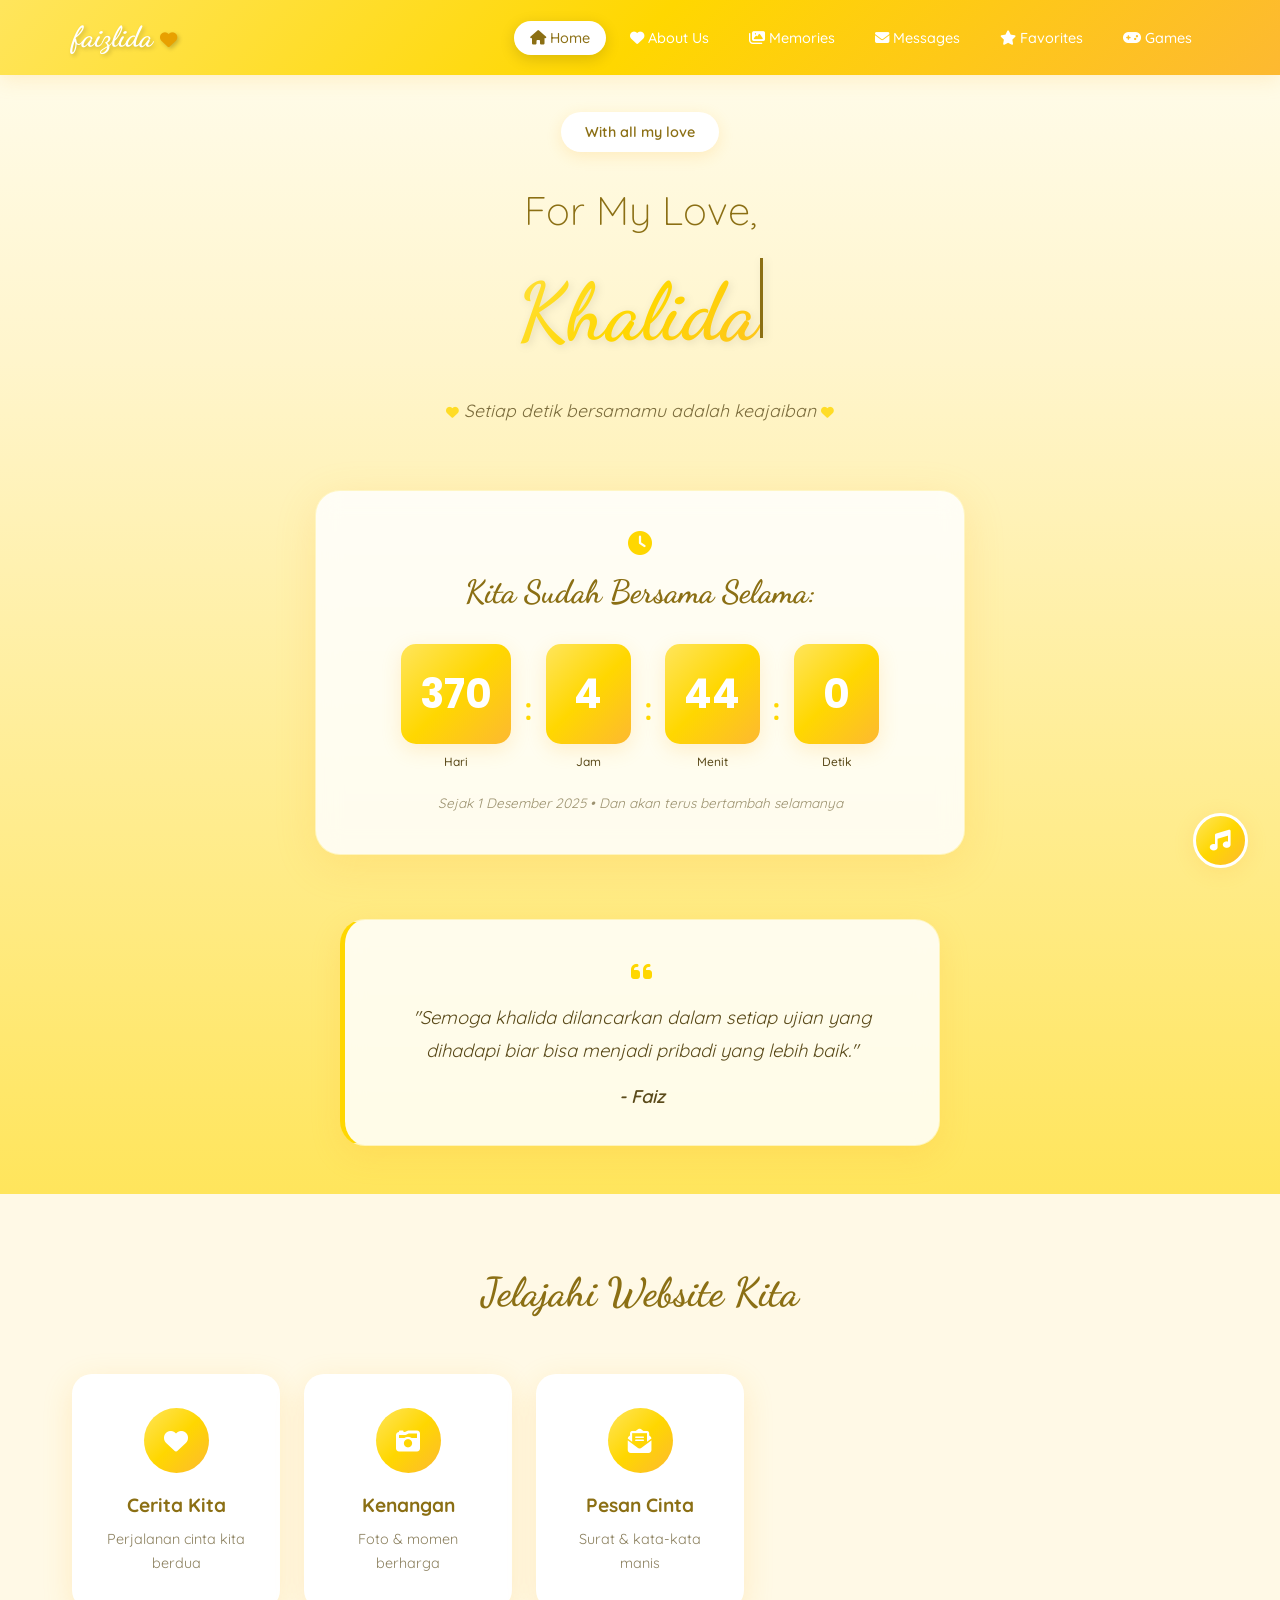
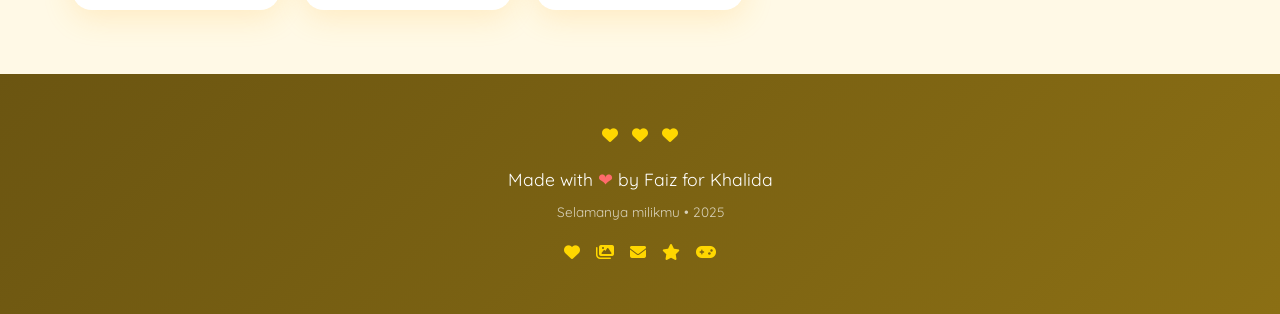
==== commit caa44433: "Update logo to faizlida in index.html" ====
--- a/index.html
+++ b/index.html
@@ -22,7 +22,7 @@
 
     <nav class="navbar">
         <div class="nav-container">
-            <div class="logo">F & K </div>
+            <div class="logo">faizlida <i class="fas fa-heart" style="font-size:0.6em;color:#e8a000"></i></div>
             <ul class="nav-menu" id="navMenu">
                 <li><a href="index.html" class="active"><i class="fas fa-home"></i> Home</a></li>
                 <li><a href="about-us.html"><i class="fas fa-heart"></i> About Us</a></li>
--- a/style.css
+++ b/style.css
@@ -1,3 +1,4 @@
+@import url('https://fonts.googleapis.com/css2?family=Dancing+Script:wght@400;700&family=Poppins:wght@300;400;600&family=Quicksand:wght@400;500;600;700&display=swap');
 /* ===== COLOR PALETTE - Yellow Romantic ===== */
 :root {
     --primary: #FFD700;
@@ -359,3 +360,95 @@
     .title-name { font-size: 2.8rem; }
     .time-separator { display: none; }
 }
+
+
+/* ===== NAV-LINKS ALIAS (sub-pages) ===== */
+.nav-links {
+    display: flex;
+    list-style: none;
+    gap: 0.5rem;
+}
+.nav-links a {
+    color: var(--white);
+    text-decoration: none;
+    font-weight: 500;
+    font-size: 0.9rem;
+    transition: all 0.3s;
+    padding: 0.5rem 1rem;
+    border-radius: 25px;
+}
+.nav-links a:hover, .nav-links a.active {
+    background: var(--white);
+    color: var(--dark);
+    transform: translateY(-2px);
+    box-shadow: 0 4px 15px rgba(0,0,0,0.15);
+}
+/* Hamburger button */
+.hamburger {
+    display: none;
+    background: none;
+    border: none;
+    cursor: pointer;
+    padding: 0.5rem;
+    color: var(--white);
+    font-size: 1.5rem;
+}
+.hamburger span {
+    display: block;
+    width: 25px;
+    height: 3px;
+    background: var(--white);
+    margin: 4px 0;
+    border-radius: 3px;
+    transition: all 0.3s;
+}
+@media (max-width: 768px) {
+    .hamburger { display: block; }
+    .nav-links {
+        display: none;
+        flex-direction: column;
+        position: absolute;
+        top: 100%;
+        left: 0;
+        width: 100%;
+        background: var(--gradient);
+        padding: 1rem;
+        box-shadow: 0 5px 20px var(--shadow);
+    }
+    .nav-links.active { display: flex; }
+}
+/* ===== SUB-PAGE HERO OVERRIDE ===== */
+.about-hero, .mem-hero, .msg-hero, .fav-hero, .game-hero {
+    min-height: 40vh;
+    display: flex;
+    flex-direction: column;
+    justify-content: center;
+    align-items: center;
+    text-align: center;
+    padding: 8rem 2rem 3rem;
+    background: var(--gradient);
+    color: var(--white);
+}
+.about-hero h1, .mem-hero h1, .msg-hero h1, .fav-hero h1, .game-hero h1 {
+    font-family: 'Dancing Script', cursive;
+    font-size: 3rem;
+    color: var(--white);
+    text-shadow: 2px 2px 4px rgba(0,0,0,0.15);
+    margin-bottom: 0.5rem;
+}
+.about-hero p, .mem-hero p, .msg-hero p, .fav-hero p, .game-hero p {
+    color: var(--white);
+    opacity: 0.9;
+    font-size: 1.1rem;
+    max-width: 600px;
+}
+/* ===== GALLERY CAPTION FIX ===== */
+.gallery-item .caption h3 {
+    font-size: 1rem;
+    color: var(--dark);
+    margin-bottom: 4px;
+}
+.gallery-item .caption p {
+    font-size: 0.85rem;
+    color: #888;
+}
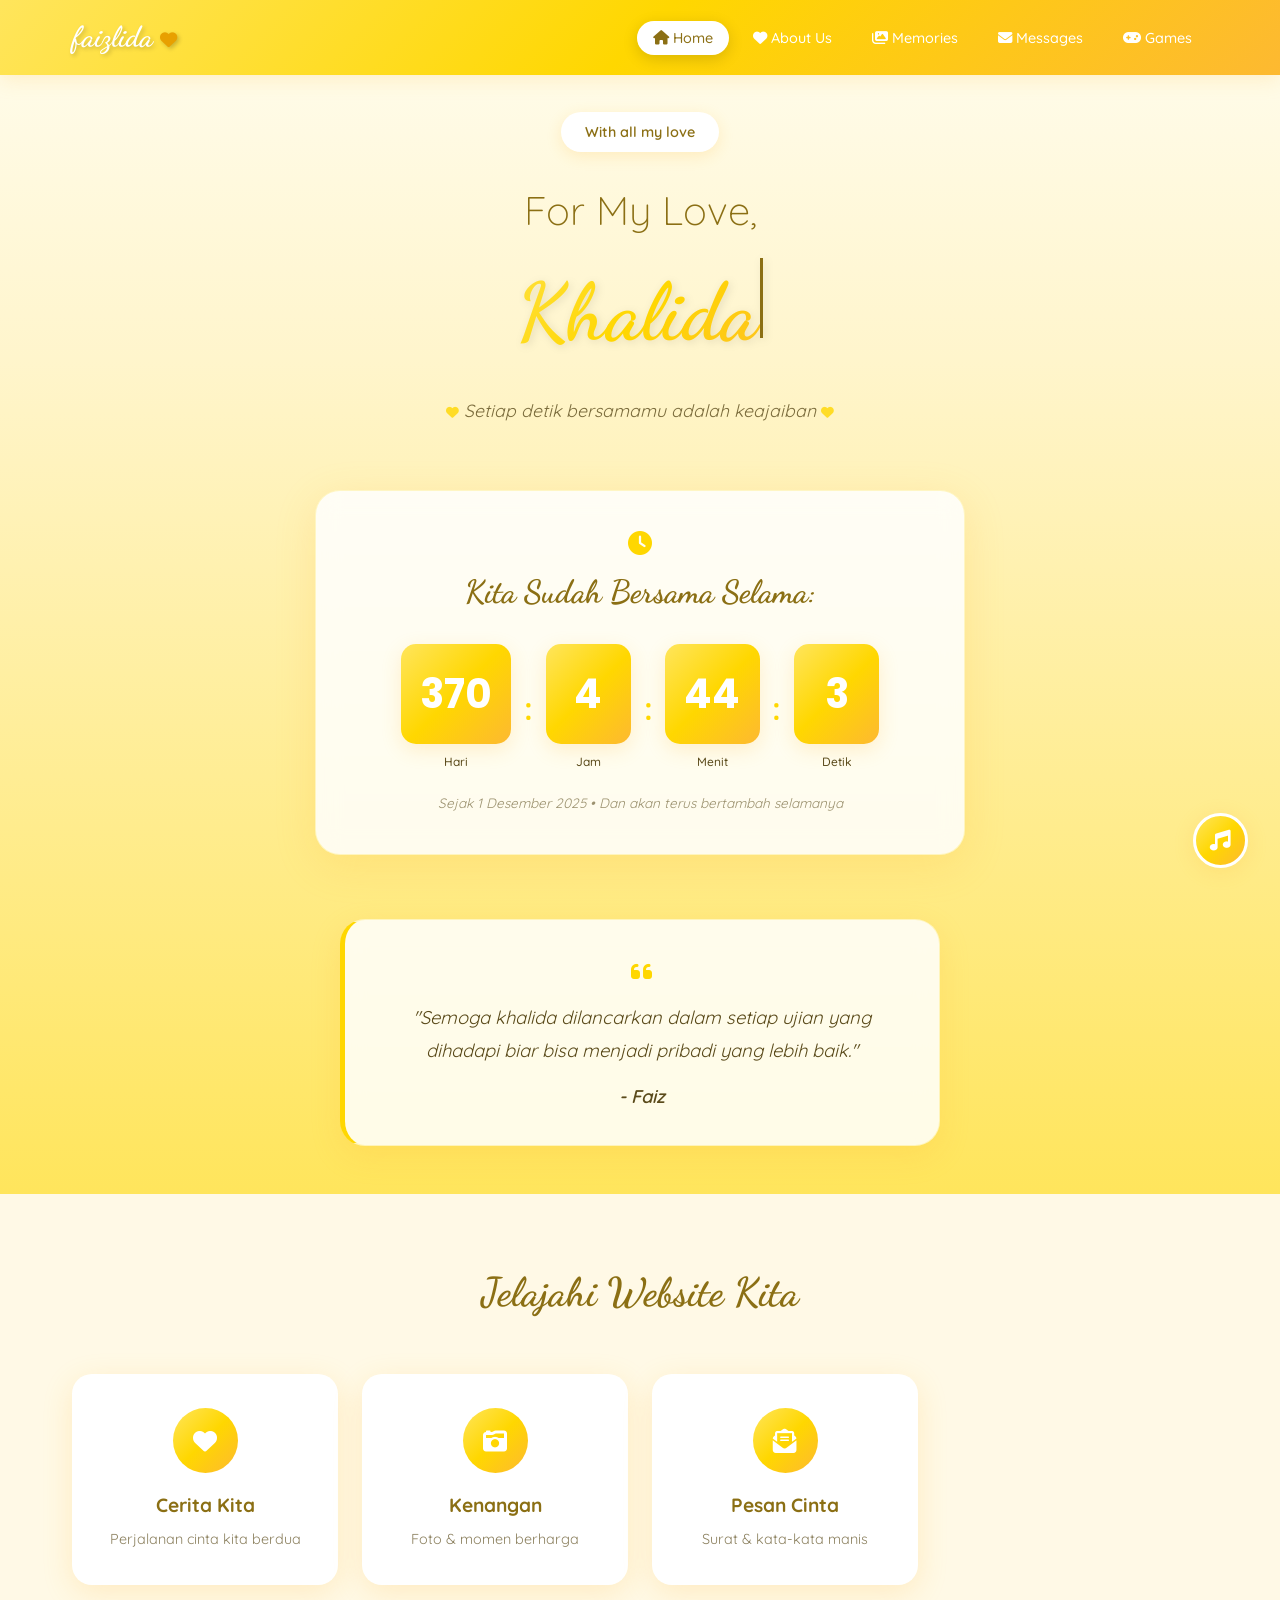
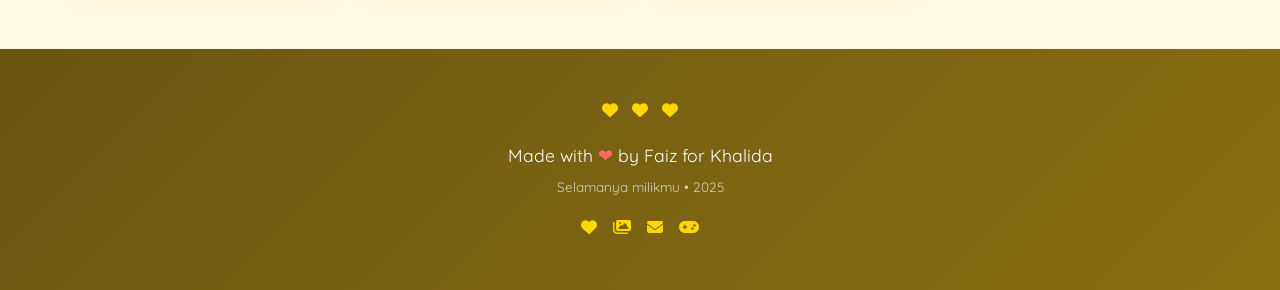
==== commit 0df4a7fd: "Remove favorites from index.html nav, shortcut, and footer" ====
--- a/index.html
+++ b/index.html
@@ -28,7 +28,6 @@
                 <li><a href="about-us.html"><i class="fas fa-heart"></i> About Us</a></li>
                 <li><a href="memories.html"><i class="fas fa-images"></i> Memories</a></li>
                 <li><a href="messages.html"><i class="fas fa-envelope"></i> Messages</a></li>
-                <li><a href="favorites.html"><i class="fas fa-star"></i> Favorites</a></li>
                 <li><a href="game.html"><i class="fas fa-gamepad"></i> Games</a></li>
             </ul>
             <button class="menu-toggle" id="menuToggle"><i class="fas fa-bars"></i></button>
@@ -115,11 +114,6 @@
                 <h3>Pesan Cinta</h3>
                 <p>Surat & kata-kata manis</p>
             </a>
-            <a href="favorites.html" class="stat-item fade-in">
-                <div class="stat-icon"><i class="fas fa-star"></i></div>
-                <h3>Favorit Kamu</h3>
-                <p>Hal-hal yang kamu suka</p>
-            </a>
             <a href="game.html" class="stat-item fade-in">
                 <div class="stat-icon"><i class="fas fa-gamepad"></i></div>
                 <h3>Love Games</h3>
@@ -143,7 +137,6 @@
             <a href="about-us.html" style="color:var(--primary)"><i class="fas fa-heart"></i></a>
             <a href="memories.html" style="color:var(--primary)"><i class="fas fa-images"></i></a>
             <a href="messages.html" style="color:var(--primary)"><i class="fas fa-envelope"></i></a>
-            <a href="favorites.html" style="color:var(--primary)"><i class="fas fa-star"></i></a>
             <a href="game.html" style="color:var(--primary)"><i class="fas fa-gamepad"></i></a>
         </div>
     </footer>
--- a/style.css
+++ b/style.css
@@ -452,3 +452,105 @@
     font-size: 0.85rem;
     color: #888;
 }
+
+/* ===== DYNAMIC ANIMATIONS ===== */
+/* Logo Pulse */
+.logo {
+    animation: logoPulse 3s ease-in-out infinite;
+}
+@keyframes logoPulse {
+    0%, 100% { transform: scale(1); text-shadow: 2px 2px 4px rgba(0,0,0,0.2); }
+    50% { transform: scale(1.05); text-shadow: 2px 2px 15px rgba(255,255,255,0.6); }
+}
+/* Mouse Sparkle Trail */
+.sparkle {
+    position: fixed;
+    width: 8px; height: 8px;
+    border-radius: 50%;
+    pointer-events: none;
+    z-index: 9999;
+    animation: sparkleFade 0.6s forwards;
+}
+@keyframes sparkleFade {
+    0% { opacity: 1; transform: scale(1) rotate(0deg); }
+    100% { opacity: 0; transform: scale(0) rotate(180deg); }
+}
+/* Click Burst */
+.click-burst {
+    position: fixed;
+    width: 12px; height: 12px;
+    border-radius: 50%;
+    pointer-events: none;
+    z-index: 9999;
+    animation: burstOut 0.5s forwards;
+}
+@keyframes burstOut {
+    0% { opacity: 1; transform: scale(0.5); }
+    100% { opacity: 0; transform: scale(2); }
+}
+/* Tilt Cards */
+.card, .stat-item, .fav-card, .game-card, .love-letter, .letter-card {
+    transition: all 0.3s ease, transform 0.15s ease;
+    transform-style: preserve-3d;
+}
+/* Quote Auto-Rotate */
+.quote-fade {
+    transition: opacity 0.4s ease, transform 0.4s ease;
+}
+.quote-fade.hidden {
+    opacity: 0;
+    transform: translateY(10px);
+}
+/* Floating Hearts Background */
+@keyframes floatHeart {
+    0% { transform: translateY(100vh) rotate(0deg); opacity: 0; }
+    10% { opacity: 0.6; }
+    90% { opacity: 0.6; }
+    100% { transform: translateY(-10vh) rotate(720deg); opacity: 0; }
+}
+/* Entrance Animations */
+.bounce-in {
+    animation: bounceIn 0.8s cubic-bezier(0.68, -0.55, 0.265, 1.55);
+}
+@keyframes bounceIn {
+    0% { opacity: 0; transform: scale(0.3); }
+    50% { transform: scale(1.05); }
+    70% { transform: scale(0.95); }
+    100% { opacity: 1; transform: scale(1); }
+}
+/* Shimmer Effect */
+.shimmer {
+    background: linear-gradient(90deg, transparent, rgba(255,255,255,0.3), transparent);
+    background-size: 200% 100%;
+    animation: shimmer 2s infinite;
+}
+@keyframes shimmer {
+    0% { background-position: -200% 0; }
+    100% { background-position: 200% 0; }
+}
+/* Glow Text */
+.glow-text {
+    animation: glowPulse 2s ease-in-out infinite;
+}
+@keyframes glowPulse {
+    0%, 100% { text-shadow: 0 0 5px rgba(255,215,0,0.3); }
+    50% { text-shadow: 0 0 20px rgba(255,215,0,0.6), 0 0 40px rgba(255,215,0,0.3); }
+}
+/* Ribbon Decoration */
+.ribbon {
+    position: relative;
+    overflow: hidden;
+}
+.ribbon::after {
+    content: '';
+    position: absolute; top: 0; right: -50px;
+    width: 100px; height: 100px;
+    background: var(--gradient); opacity: 0.1;
+    transform: rotate(45deg);
+}
+/* Smooth Page Transitions */
+body { animation: pageIn 0.5s ease; }
+@keyframes pageIn {
+    0% { opacity: 0; transform: translateY(10px); }
+    100% { opacity: 1; transform: translateY(0); }
+}
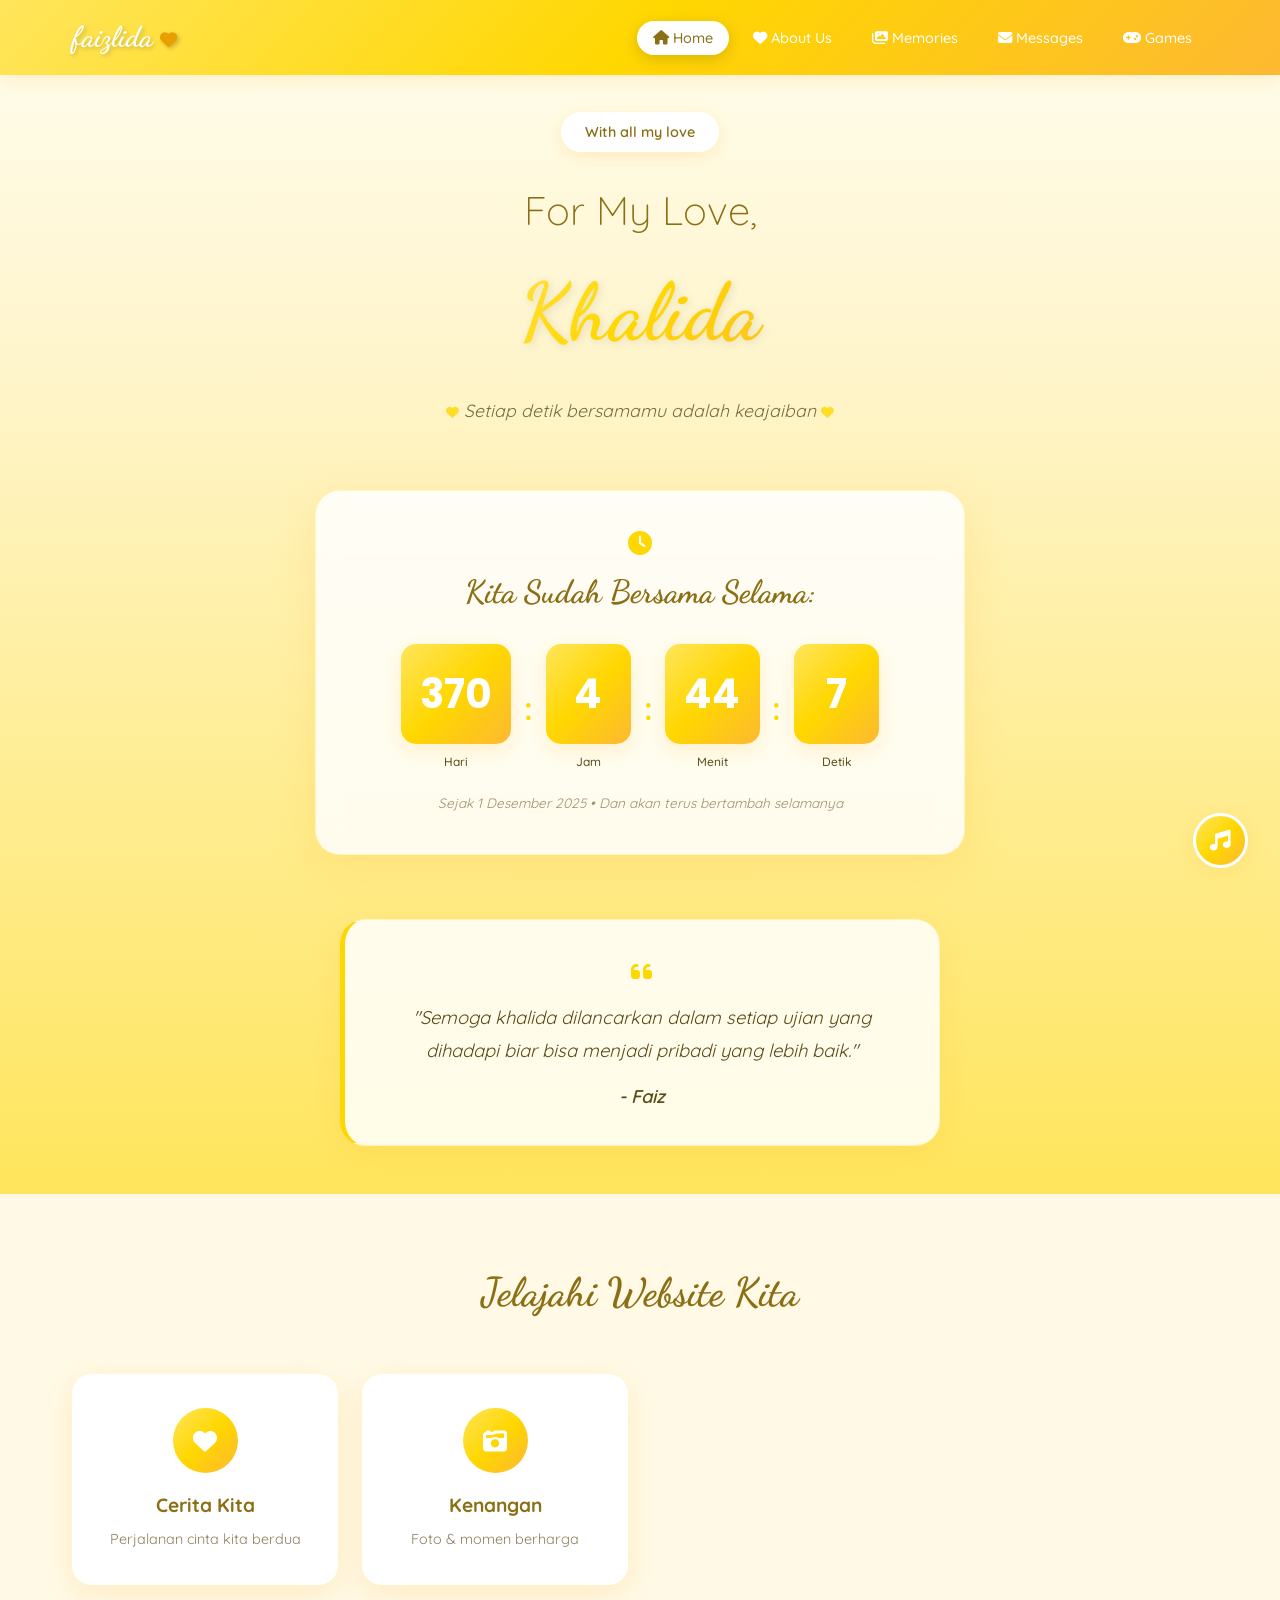
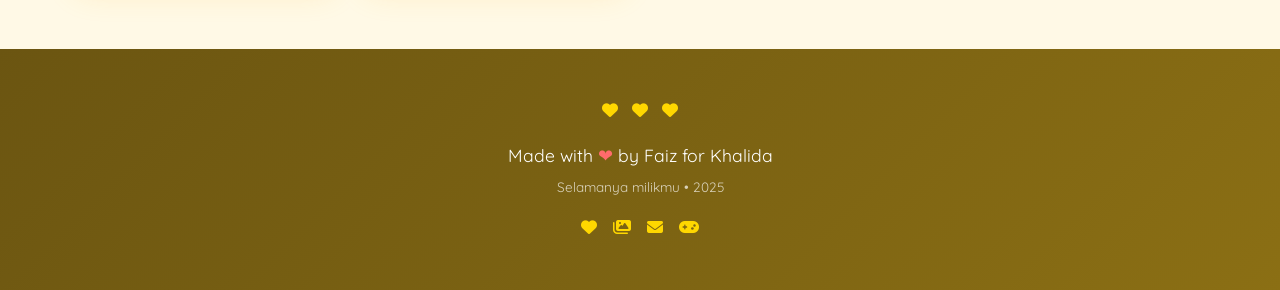
==== commit 73125f5a: "Replace audio with YouTube iframe in index.html" ====
--- a/index.html
+++ b/index.html
@@ -12,9 +12,7 @@
 <body>
     <canvas id="particleCanvas"></canvas>
 
-    <audio id="bgMusic" loop>
-        <source src="https://www.bensound.com/bensound-music/bensound-love.mp3" type="audio/mpeg">
-    </audio>
+    <iframe id="ytPlayer" style="display:none" allow="autoplay"></iframe>
     <button class="music-control" id="musicToggle"><i class="fas fa-music"></i></button>
 
     <!-- Scroll Progress Bar -->
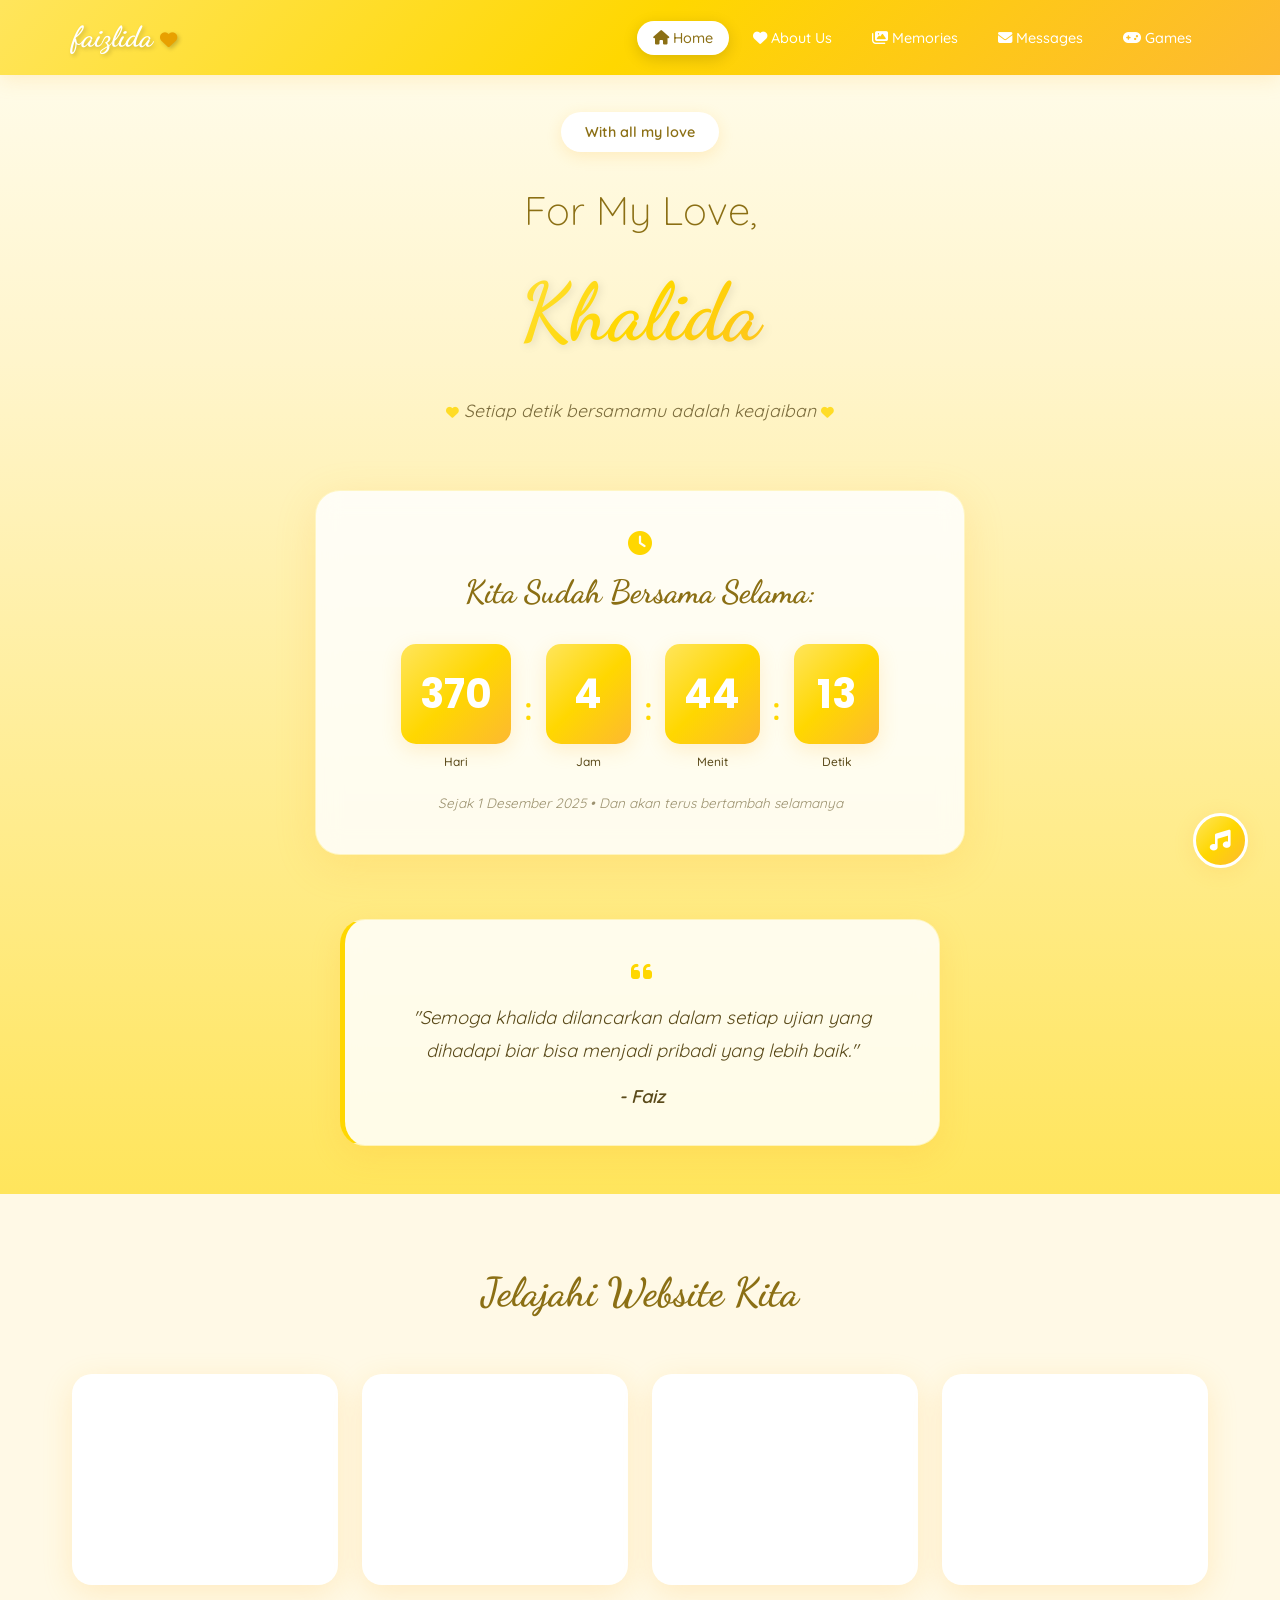
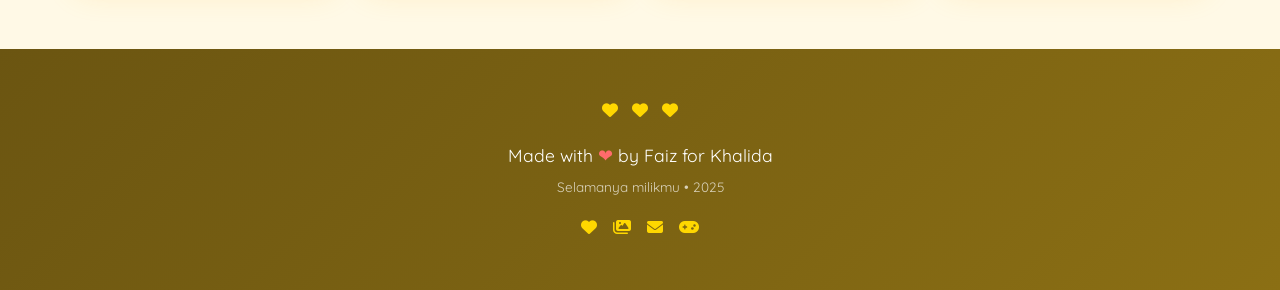
==== commit 835e1a95: "Add bg-animation.js to index.html" ====
--- a/index.html
+++ b/index.html
@@ -140,5 +140,6 @@
     </footer>
 
     <script src="script.js"></script>
+        <script src="bg-animation.js"></script>
 </body>
 </html>
